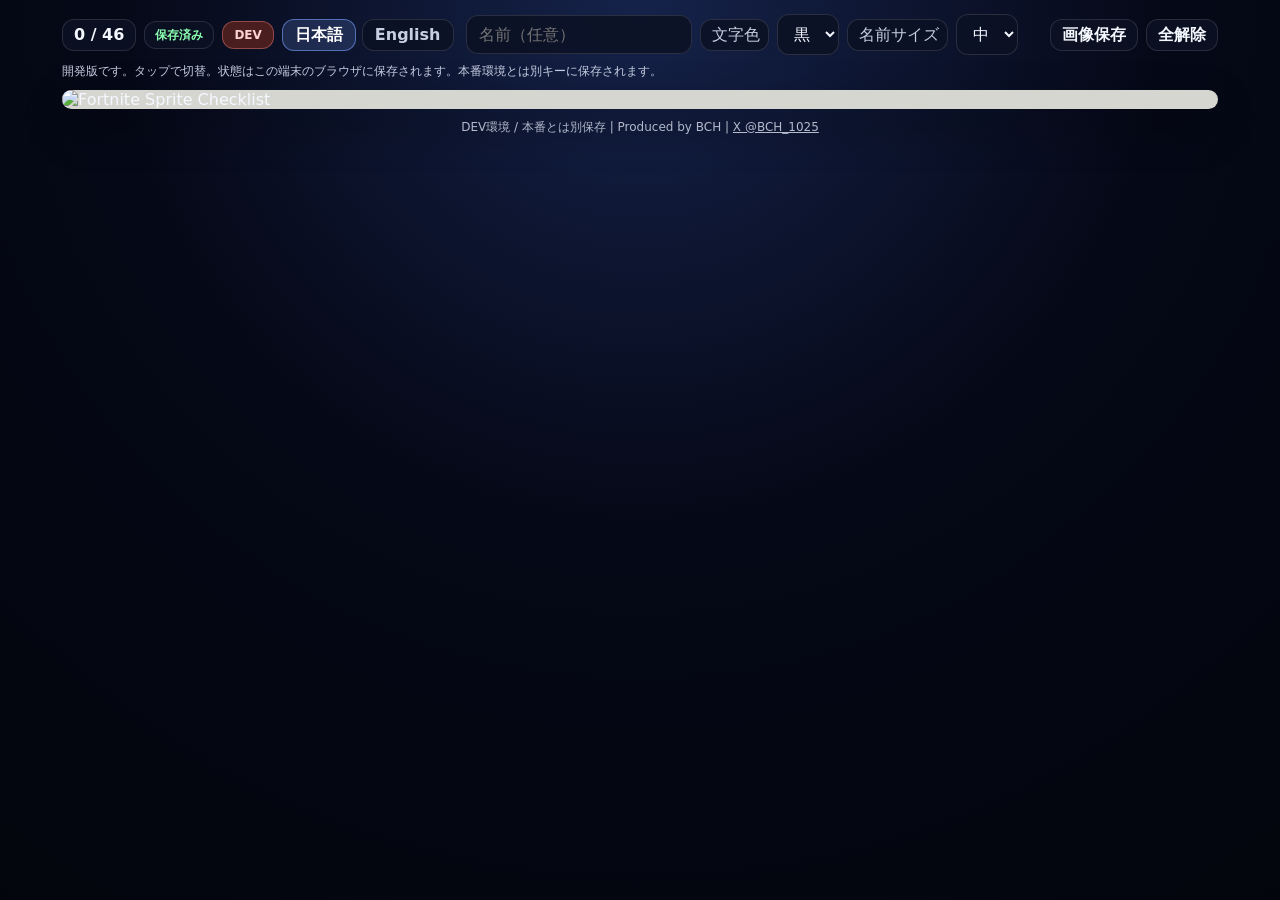
==== dev/index.html @ bf1207c5 "fix: recalculate dev checklist count using valid 46 ids only" ====
<!doctype html>
<html lang="ja">
<head>
<meta charset="utf-8" />
<meta name="viewport" content="width=device-width,initial-scale=1,viewport-fit=cover" />
<title>Fortnite Sprite Checklist [DEV]</title>
<meta name="theme-color" content="#0b1020" />
<link rel="manifest" href="./manifest.webmanifest" />
<style>
:root {
  color-scheme: dark;
  --bg1:#050816; --bg2:#0b1020; --panel:rgba(12,18,36,0.88); --line:rgba(255,255,255,0.12);
  --text:#f5f7ff; --muted:#c7cee2; --accent:#ff4d4f; --accent2:#7aa2ff; --success:#8bffb0;
}
*{box-sizing:border-box}
html,body{height:100%}
body{margin:0;font-family:system-ui,-apple-system,BlinkMacSystemFont,"Segoe UI",sans-serif;color:var(--text);background:radial-gradient(circle at top, #15224a 0%, var(--bg1) 48%, #03050d 100%)}
button,input,select{font:inherit}
.wrap{max-width:1180px;margin:0 auto;padding:14px 12px 18px}
.toolbar{display:flex;flex-wrap:wrap;align-items:center;gap:8px;margin-bottom:8px}
.badge,.pill,.dev-flag,.lang-btn,.action{border:1px solid var(--line);background:var(--panel);color:var(--text);border-radius:12px;padding:7px 11px;line-height:1}
.badge{font-weight:800}
.badge.saved{font-size:12px;color:var(--success);padding:7px 10px}
.dev-flag{background:#4a1e1e;color:#ffd1d1;border-color:rgba(255,138,138,.4);font-weight:800;font-size:12px}
.lang-switch{display:flex;gap:6px;margin-right:4px}
.lang-btn{cursor:pointer;padding:7px 12px;font-weight:700;color:var(--muted)}
.lang-btn.is-active{color:#fff;border-color:rgba(122,162,255,.58);background:rgba(122,162,255,.18)}
.pill.label{padding-right:8px;color:var(--muted)}
.select,.name-input{border:1px solid var(--line);background:var(--panel);color:var(--text);border-radius:12px;padding:9px 12px;min-height:38px}
.name-input{min-width:150px}
.spacer{flex:1 1 auto}
.action{cursor:pointer;font-weight:700}
.hint{color:var(--muted);font-size:12px;margin:4px 0 10px}
.board{position:relative;width:100%;max-width:1180px;margin:0 auto;border-radius:22px;overflow:hidden;background:#d6d6d0;box-shadow:0 18px 44px rgba(0,0,0,.32)}
.board img{display:block;width:100%;height:auto;user-select:none;-webkit-user-drag:none;pointer-events:none}
.layer{position:absolute;inset:0}
.box{position:absolute;cursor:pointer;border-radius:8px;background:transparent}
.box:focus-visible{outline:2px solid rgba(122,162,255,.95);outline-offset:1px}
.mark{position:absolute;inset:0;width:100%;height:100%;pointer-events:none}
.mark path.shadow{stroke:rgba(255,255,255,.34);stroke-width:20;stroke-linecap:round;stroke-linejoin:round;fill:none}
.mark path.main{stroke:var(--accent);stroke-width:14;stroke-linecap:round;stroke-linejoin:round;fill:none}
.complete-badge{position:absolute;left:74.2%;top:3%;z-index:25;display:none;pointer-events:none;min-width:156px;padding:6px 8px 5px;border-radius:10px;border:2px solid rgba(255,215,0,.95);background:linear-gradient(135deg, rgba(255,255,255,.95), rgba(255,246,204,.98));box-shadow:0 0 0 1px rgba(255,255,255,.72) inset,0 5px 12px rgba(0,0,0,.18),0 0 10px rgba(255,215,0,.24);transform:rotate(-4deg);text-align:center}
.complete-badge.show{display:flex;flex-direction:column;align-items:center;justify-content:center;animation:completePulse 1.1s ease-in-out infinite alternate}
.complete-badge-main{font-size:16px;line-height:1;font-weight:900;letter-spacing:.04em;color:#d62828;text-shadow:1px 1px 0 #fff,-1px -1px 0 #fff,0 0 6px rgba(255,215,0,.45)}
.complete-badge-sub{margin-top:3px;font-size:8px;line-height:1;font-weight:800;letter-spacing:.06em;color:#111}
@keyframes completePulse{from{transform:rotate(-4deg) scale(1)}to{transform:rotate(-4deg) scale(1.02)}}
.meta-overlay{position:absolute;left:2.35%;top:2.6%;z-index:20;pointer-events:none;display:flex;flex-direction:column;align-items:flex-start;gap:.28em;max-width:34%}
.meta-line{margin:0;line-height:1;font-family:"Arial Black","Arial",sans-serif;font-weight:700;color:#111;text-shadow:-2px -2px 0 rgba(255,255,255,.7),2px -2px 0 rgba(255,255,255,.7),-2px 2px 0 rgba(255,255,255,.7),2px 2px 0 rgba(255,255,255,.7);word-break:break-word}
.meta-line.date-overlay,.meta-line.count-overlay{font-size:clamp(12px,1.35vw,20px)}
.meta-line.name-overlay.size-small{font-size:clamp(14px,1.7vw,24px)}
.meta-line.name-overlay.size-medium{font-size:clamp(16px,2vw,30px)}
.meta-line.name-overlay.size-large{font-size:clamp(18px,2.4vw,36px)}
.meta-line.color-black{color:#111}
.meta-line.color-red{color:#d11d2c}
.meta-line.color-white{color:#fff;text-shadow:0 0 2px rgba(0,0,0,.9),0 0 5px rgba(0,0,0,.7)}
.meta-line.is-hidden{display:none}
.footer{margin-top:10px;text-align:center;color:var(--muted);font-size:12px}
.footer a{color:inherit}
@media (max-width:640px) {
  .wrap{padding:10px 8px 14px} .name-input{min-width:0;flex:1 1 148px}
  .complete-badge{left:73.8%;top:2.6%;min-width:118px;padding:5px 6px 4px}
  .complete-badge-main{font-size:12px} .complete-badge-sub{font-size:7px}
}
</style>
</head>
<body>
<div class="wrap">
  <div class="toolbar">
    <span class="badge count" id="countBadge">0 / 46</span>
    <span class="badge saved" id="saveBadge">保存済み</span>
    <span class="dev-flag" id="devModeFlag">DEV</span>
    <div class="lang-switch" aria-label="Language switch">
      <button class="lang-btn is-active" id="langJaBtn" type="button">日本語</button>
      <button class="lang-btn" id="langEnBtn" type="button">English</button>
    </div>
    <input class="name-input" id="nameInput" type="text" placeholder="名前（任意）" autocomplete="nickname" />
    <span class="pill label" id="colorLabel">文字色</span>
    <select class="select" id="nameColorSelect" aria-label="文字色">
      <option value="black">黒</option>
      <option value="red">赤</option>
      <option value="white">白</option>
    </select>
    <span class="pill label" id="sizeLabel">名前サイズ</span>
    <select class="select" id="nameSizeSelect" aria-label="名前サイズ">
      <option value="small">小</option>
      <option value="medium" selected>中</option>
      <option value="large">大</option>
    </select>
    <span class="spacer"></span>
    <button class="action" id="saveImageBtn" type="button">画像保存</button>
    <button class="action" id="resetBtn" type="button">全解除</button>
  </div>
  <div class="hint" id="pageHint">開発版です。タップで切替。状態はこの端末のブラウザに保存されます。本番環境とは別キーに保存されます。</div>
  <div class="board" id="board">
    <img id="boardImage" src="../images/imagessprseireiv2.png" alt="Fortnite Sprite Checklist" />
    <div class="meta-overlay" id="metaOverlay">
      <div class="meta-line date-overlay" id="dateOverlay"></div>
      <div class="meta-line count-overlay" id="countOverlay"></div>
      <div class="meta-line name-overlay is-hidden" id="nameOverlay"></div>
    </div>
    <div class="layer" id="layer" aria-label="Fortnite Sprite Checklist"></div>
    <div id="completeBadge" class="complete-badge" aria-hidden="true">
      <span class="complete-badge-main">COMPLETE!</span>
      <span class="complete-badge-sub">46 / 46 COLLECTED</span>
    </div>
  </div>
  <div class="footer" id="pageFooter">DEV環境 / 本番とは別保存 | Produced by BCH | <a href="https://x.com/BCH_1025" target="_blank" rel="noopener noreferrer">X @BCH_1025</a></div>
</div>
<script>
const STORAGE_KEY = "fortnite_sprite_checklist_v4_dev";
const NAME_STORAGE_KEY = "fortnite_sprite_checklist_name_v1_dev";
const NAME_COLOR_STORAGE_KEY = "fortnite_sprite_checklist_name_color_v1_dev";
const NAME_SIZE_STORAGE_KEY = "fortnite_sprite_checklist_name_size_v1_dev";
const LANGUAGE_STORAGE_KEY = "fortnite_sprite_checklist_lang_v1_dev";
const RAW_EXPORT_KEY = "BCH_ServOfMiori_AD";
const IMAGE_WIDTH = 2048;
const IMAGE_HEIGHT = 1629;
const boxes = [{"id":"water_normal","label":"水の精霊 / ノーマル","x":164,"y":461,"w":66,"h":64},{"id":"water_gold","label":"水の精霊 / ゴールド","x":346,"y":461,"w":66,"h":64},{"id":"water_gummy","label":"水の精霊 / グミ","x":529,"y":461,"w":66,"h":64},{"id":"water_galaxy","label":"水の精霊 / ギャラクシー","x":711,"y":461,"w":66,"h":64},{"id":"acorn_normal","label":"どんぐりの精霊 / ノーマル","x":1096,"y":461,"w":66,"h":64},{"id":"dream_normal","label":"夢の精霊 / ノーマル","x":1278,"y":461,"w":66,"h":64},{"id":"dream_gold","label":"夢の精霊 / ゴールド","x":1460,"y":461,"w":66,"h":64},{"id":"dream_gummy","label":"夢の精霊 / グミ","x":1642,"y":461,"w":66,"h":64},{"id":"dream_galaxy","label":"夢の精霊 / ギャラクシー","x":1825,"y":461,"w":66,"h":64},{"id":"earth_normal","label":"地の精霊 / ノーマル","x":164,"y":722,"w":66,"h":64},{"id":"earth_gold","label":"地の精霊 / ゴールド","x":346,"y":722,"w":66,"h":64},{"id":"earth_gummy","label":"地の精霊 / グミ","x":529,"y":722,"w":66,"h":64},{"id":"earth_galaxy","label":"地の精霊 / ギャラクシー","x":711,"y":722,"w":66,"h":64},{"id":"burnt_peanut","label":"焦げたピーナッツの精霊","x":912,"y":722,"w":66,"h":64},{"id":"soccer_panda","label":"サッカーパンダの精霊","x":1096,"y":722,"w":66,"h":64},{"id":"demon_normal","label":"悪魔の精霊 / ノーマル","x":1278,"y":722,"w":66,"h":64},{"id":"demon_gold","label":"悪魔の精霊 / ゴールド","x":1460,"y":722,"w":66,"h":64},{"id":"demon_gummy","label":"悪魔の精霊 / グミ","x":1642,"y":722,"w":66,"h":64},{"id":"demon_galaxy","label":"悪魔の精霊 / ギャラクシー","x":1825,"y":722,"w":66,"h":64},{"id":"fire_normal","label":"炎の精霊 / ノーマル","x":164,"y":982,"w":66,"h":64},{"id":"fire_gold","label":"炎の精霊 / ゴールド","x":346,"y":982,"w":66,"h":64},{"id":"fire_gummy","label":"炎の精霊 / グミ","x":529,"y":982,"w":66,"h":64},{"id":"fire_galaxy","label":"炎の精霊 / ギャラクシー","x":711,"y":982,"w":66,"h":64},{"id":"punk_red","label":"パンクの精霊 / レッド","x":1096,"y":982,"w":66,"h":64},{"id":"punk_normal","label":"パンクの精霊 / ノーマル","x":1278,"y":982,"w":66,"h":64},{"id":"punk_gold","label":"パンクの精霊 / ゴールド","x":1460,"y":982,"w":66,"h":64},{"id":"punk_gummy","label":"パンクの精霊 / グミ","x":1642,"y":982,"w":66,"h":64},{"id":"punk_galaxy","label":"パンクの精霊 / ギャラクシー","x":1825,"y":982,"w":66,"h":64},{"id":"duck_normal","label":"ダックの精霊 / ノーマル","x":164,"y":1242,"w":66,"h":64},{"id":"duck_gold","label":"ダックの精霊 / ゴールド","x":346,"y":1242,"w":66,"h":64},{"id":"duck_gummy","label":"ダックの精霊 / グミ","x":529,"y":1242,"w":66,"h":64},{"id":"duck_galaxy","label":"ダックの精霊 / ギャラクシー","x":711,"y":1242,"w":66,"h":64},{"id":"hood_normal","label":"フードの精霊 / ノーマル","x":1096,"y":1242,"w":66,"h":64},{"id":"hood_gold","label":"フードの精霊 / ゴールド","x":1278,"y":1242,"w":66,"h":64},{"id":"hood_gummy","label":"フードの精霊 / グミ","x":1460,"y":1242,"w":66,"h":64},{"id":"hood_galaxy","label":"フードの精霊 / ギャラクシー","x":1642,"y":1242,"w":66,"h":64},{"id":"light_normal","label":"光の精霊 / ノーマル","x":164,"y":1533,"w":66,"h":64},{"id":"light_gold","label":"光の精霊 / ゴールド","x":346,"y":1533,"w":66,"h":64},{"id":"light_gummy","label":"光の精霊 / グミ","x":529,"y":1533,"w":66,"h":64},{"id":"light_galaxy","label":"光の精霊 / ギャラクシー","x":711,"y":1533,"w":66,"h":64},{"id":"zero_normal","label":"ゼロの精霊 / ノーマル","x":1096,"y":1533,"w":66,"h":64},{"id":"zero_gold","label":"ゼロの精霊 / ゴールド","x":1278,"y":1533,"w":66,"h":64},{"id":"zero_gummy","label":"ゼロの精霊 / グミ","x":1460,"y":1533,"w":66,"h":64},{"id":"zero_galaxy","label":"ゼロの精霊 / ギャラクシー","x":1642,"y":1533,"w":66,"h":64},{"id":"grim_reaper","label":"死神の精霊","x":1825,"y":1533,"w":66,"h":64}];
const translations = {
  ja: {
    namePlaceholder: "名前（任意）", colorLabel: "文字色", sizeLabel: "名前サイズ", saveImage: "画像保存", reset: "全解除", saved: "保存済み",
    hint: "開発版です。タップで切替。状態はこの端末のブラウザに保存されます。本番環境とは別キーに保存されます。",
    footer: 'DEV環境 / 本番とは別保存 | Produced by BCH | <a href="https://x.com/BCH_1025" target="_blank" rel="noopener noreferrer">X @BCH_1025</a>',
    collected: "collected"
  },
  en: {
    namePlaceholder: "Name (optional)", colorLabel: "Text color", sizeLabel: "Name size", saveImage: "Save Image", reset: "Clear All", saved: "Saved",
    hint: "Development build. Tap to toggle. Progress is saved in this browser on this device. Saved separately from the production version.",
    footer: 'DEV build / Saved separately from production | Produced by BCH | <a href="https://x.com/BCH_1025" target="_blank" rel="noopener noreferrer">X @BCH_1025</a> | <a href="https://buymeacoffee.com/bch1025?new=1" target="_blank" rel="noopener noreferrer">Support the developer</a>',
    collected: "collected"
  }
};
const board = document.getElementById("board");
const layer = document.getElementById("layer");
const boardImage = document.getElementById("boardImage");
const countBadge = document.getElementById("countBadge");
const saveBadge = document.getElementById("saveBadge");
const langJaBtn = document.getElementById("langJaBtn");
const langEnBtn = document.getElementById("langEnBtn");
const pageHint = document.getElementById("pageHint");
const pageFooter = document.getElementById("pageFooter");
const colorLabel = document.getElementById("colorLabel");
const sizeLabel = document.getElementById("sizeLabel");
const nameInput = document.getElementById("nameInput");
const nameColorSelect = document.getElementById("nameColorSelect");
const nameSizeSelect = document.getElementById("nameSizeSelect");
const dateOverlay = document.getElementById("dateOverlay");
const countOverlay = document.getElementById("countOverlay");
const nameOverlay = document.getElementById("nameOverlay");
const completeBadge = document.getElementById("completeBadge");
const saveImageBtn = document.getElementById("saveImageBtn");
const resetBtn = document.getElementById("resetBtn");

const loadJSON = (key, fallback) => { try { return JSON.parse(localStorage.getItem(key) || "null") ?? fallback; } catch { return fallback; } };
const saveJSON = (key, value) => localStorage.setItem(key, JSON.stringify(value));
const normalizeColor = (v) => ["black","red","white"].includes(v) ? v : "black";
const normalizeSize = (v) => ["small","medium","large"].includes(v) ? v : "medium";
const loadLanguage = () => localStorage.getItem(LANGUAGE_STORAGE_KEY) === "en" ? "en" : "ja";

let state = loadJSON(STORAGE_KEY, {});
const VALID_IDS = new Set(boxes.map((box) => box.id));
state = Object.fromEntries(Object.entries(state).filter(([key, value]) => VALID_IDS.has(key) && !!value));
saveJSON(STORAGE_KEY, state);
let displayName = localStorage.getItem(NAME_STORAGE_KEY) || "";
let displayNameColor = normalizeColor(localStorage.getItem(NAME_COLOR_STORAGE_KEY) || "black");
let displayNameSize = normalizeSize(localStorage.getItem(NAME_SIZE_STORAGE_KEY) || "medium");
let currentLanguage = loadLanguage();

function t(key) { return translations[currentLanguage][key] || translations.ja[key] || ""; }
function checkedCount() { return boxes.reduce((total, box) => total + (state[box.id] ? 1 : 0), 0); }
function isComplete() { return checkedCount() === boxes.length; }
function isRawExportMode() { return displayName.trim() === RAW_EXPORT_KEY; }
function formatCurrentDate() {
  const now = new Date();
  const pad = (v) => String(v).padStart(2, "0");
  return `${now.getFullYear()}-${pad(now.getMonth()+1)}-${pad(now.getDate())}`;
}
function pctX(v) { return (v / IMAGE_WIDTH) * 100; }
function pctY(v) { return (v / IMAGE_HEIGHT) * 100; }
function updateCount() { countBadge.textContent = `${checkedCount()} / ${boxes.length}`; }
function updateCompleteBadge() {
  const show = isComplete() && !isRawExportMode();
  completeBadge.classList.toggle("show", show);
  completeBadge.setAttribute("aria-hidden", show ? "false" : "true");
}
function makeMark() {
  const svg = document.createElementNS("http://www.w3.org/2000/svg", "svg");
  svg.setAttribute("viewBox", "0 0 100 100");
  svg.setAttribute("class", "mark");
  for (const cls of ["shadow","main"]) {
    const p = document.createElementNS("http://www.w3.org/2000/svg", "path");
    p.setAttribute("d", "M18 54 L40 76 L82 24");
    p.setAttribute("class", cls);
    svg.appendChild(p);
  }
  return svg;
}
function refreshMetaOverlay() {
  const raw = isRawExportMode();
  const countText = `${checkedCount()} / ${boxes.length} ${t("collected")}`;
  dateOverlay.textContent = raw ? "" : formatCurrentDate();
  countOverlay.textContent = raw ? "" : countText;
  nameOverlay.textContent = raw ? "" : displayName.trim();
  dateOverlay.classList.toggle("is-hidden", raw);
  countOverlay.classList.toggle("is-hidden", raw);
  const hasName = !raw && displayName.trim().length > 0;
  nameOverlay.classList.toggle("is-hidden", !hasName);
  nameOverlay.classList.remove("size-small","size-medium","size-large","color-black","color-red","color-white");
  nameOverlay.classList.add(`size-${displayNameSize}`, `color-${displayNameColor}`);
}
function rebuildLayer() {
  layer.innerHTML = "";
  for (const box of boxes) {
    const btn = document.createElement("button");
    btn.type = "button";
    btn.className = "box";
    btn.setAttribute("aria-label", box.label);
    btn.style.left = `${pctX(box.x)}%`;
    btn.style.top = `${pctY(box.y)}%`;
    btn.style.width = `${pctX(box.w)}%`;
    btn.style.height = `${pctY(box.h)}%`;
    if (state[box.id]) btn.appendChild(makeMark());
    btn.addEventListener("click", () => {
      state[box.id] = !state[box.id];
      saveJSON(STORAGE_KEY, state);
      saveBadge.textContent = t("saved");
      rebuildLayer(); updateCount(); refreshMetaOverlay(); updateCompleteBadge();
    });
    layer.appendChild(btn);
  }
}
function applyLanguage() {
  nameInput.placeholder = t("namePlaceholder");
  colorLabel.textContent = t("colorLabel");
  sizeLabel.textContent = t("sizeLabel");
  saveImageBtn.textContent = t("saveImage");
  resetBtn.textContent = t("reset");
  saveBadge.textContent = t("saved");
  pageHint.textContent = t("hint");
  pageFooter.innerHTML = t("footer");
  langJaBtn.classList.toggle("is-active", currentLanguage === "ja");
  langEnBtn.classList.toggle("is-active", currentLanguage === "en");
  refreshMetaOverlay();
}
function fitFontSize(ctx, text, weight, startSize, minSize, maxWidth, fontFamily) {
  let size = startSize;
  while (size > minSize) {
    ctx.font = `${weight} ${size}px ${fontFamily}`;
    if (ctx.measureText(text).width <= maxWidth) return size;
    size -= 1;
  }
  return minSize;
}
function drawCheckOnContext(ctx, box) {
  const p1x = box.x + box.w * 0.18, p1y = box.y + box.h * 0.56;
  const p2x = box.x + box.w * 0.40, p2y = box.y + box.h * 0.76;
  const p3x = box.x + box.w * 0.82, p3y = box.y + box.h * 0.24;
  ctx.save(); ctx.lineCap = "round"; ctx.lineJoin = "round";
  ctx.strokeStyle = "rgba(255,255,255,0.34)"; ctx.lineWidth = 20;
  ctx.beginPath(); ctx.moveTo(p1x,p1y); ctx.lineTo(p2x,p2y); ctx.lineTo(p3x,p3y); ctx.stroke();
  ctx.strokeStyle = "#ff4d4f"; ctx.lineWidth = 14;
  ctx.beginPath(); ctx.moveTo(p1x,p1y); ctx.lineTo(p2x,p2y); ctx.lineTo(p3x,p3y); ctx.stroke();
  ctx.restore();
}
function drawMetaText(ctx) {
  if (isRawExportMode()) return;
  const name = displayName.trim();
  const dateText = formatCurrentDate();
  const countText = `${checkedCount()} / ${boxes.length} ${t("collected")}`;
  const fontFamily = "Arial";
  const maxWidth = 720;
  const color = displayNameColor === "red" ? {fill:"#d11d2c", stroke:"rgba(255,255,255,0.72)"} :
                displayNameColor === "white" ? {fill:"#fff", stroke:"rgba(0,0,0,0.92)"} :
                {fill:"#111", stroke:"rgba(255,255,255,0.72)"};
  const x=48, dateY=42, countY=72, nameY=name ? 102 : 0;
  const nameStart = displayNameSize === "small" ? 30 : displayNameSize === "large" ? 42 : 36;
  const nameMin = displayNameSize === "small" ? 20 : displayNameSize === "large" ? 28 : 24;
  ctx.save(); ctx.textBaseline="top"; ctx.lineJoin="round";
  const drawLine = (text, y, start=30, min=22) => {
    const sz = fitFontSize(ctx, text, 700, start, min, maxWidth, fontFamily);
    ctx.font = `700 ${sz}px ${fontFamily}`; ctx.strokeStyle = color.stroke; ctx.lineWidth = 4; ctx.strokeText(text, x, y); ctx.fillStyle = color.fill; ctx.fillText(text, x, y);
  };
  drawLine(dateText, dateY);
  drawLine(countText, countY);
  if (name) drawLine(name, nameY, nameStart, nameMin);
  ctx.restore();
}
function roundRect(ctx,x,y,w,h,r) { ctx.moveTo(x+r,y); ctx.arcTo(x+w,y,x+w,y+h,r); ctx.arcTo(x+w,y+h,x,y+h,r); ctx.arcTo(x,y+h,x,y,r); ctx.arcTo(x,y,x+w,y,r); ctx.closePath(); }
function drawCompleteStamp(ctx) {
  if (!isComplete() || isRawExportMode()) return;
  const x=1520,y=54,w=168,h=58,r=10;
  ctx.save(); ctx.beginPath(); roundRect(ctx,x,y,w,h,r);
  ctx.shadowColor="rgba(0,0,0,0.20)"; ctx.shadowBlur=8; ctx.shadowOffsetY=4;
  const grad=ctx.createLinearGradient(x,y,x+w,y+h); grad.addColorStop(0,"rgba(255,255,255,0.96)"); grad.addColorStop(1,"rgba(255,246,204,0.98)");
  ctx.fillStyle=grad; ctx.fill(); ctx.shadowColor="transparent"; ctx.lineWidth=2.5; ctx.strokeStyle="rgba(255,215,0,0.95)"; ctx.stroke();
  ctx.translate(x+w/2,y+h/2); ctx.rotate(-4*Math.PI/180); ctx.textAlign="center"; ctx.textBaseline="middle";
  ctx.fillStyle="#d62828"; ctx.font="900 22px Arial"; ctx.fillText("COMPLETE!",0,-8);
  ctx.fillStyle="#111"; ctx.font="800 10px Arial"; ctx.fillText(`${boxes.length} / ${boxes.length} COLLECTED`,0,11); ctx.restore();
}
async function buildChecklistBlob() {
  if (!boardImage.complete || !boardImage.naturalWidth) await new Promise((resolve,reject)=>{boardImage.addEventListener("load",resolve,{once:true});boardImage.addEventListener("error",reject,{once:true});});
  const canvas = document.createElement("canvas"); canvas.width = IMAGE_WIDTH; canvas.height = IMAGE_HEIGHT;
  const ctx = canvas.getContext("2d"); ctx.drawImage(boardImage,0,0,IMAGE_WIDTH,IMAGE_HEIGHT);
  if (document.fonts?.ready) try { await document.fonts.ready; } catch {}
  drawMetaText(ctx); boxes.forEach((box)=>{ if(state[box.id]) drawCheckOnContext(ctx, box); }); drawCompleteStamp(ctx);
  return await new Promise((resolve)=>canvas.toBlob(resolve, "image/png"));
}
async function saveImage() {
  const blob = await buildChecklistBlob(); if (!blob) return;
  const url = URL.createObjectURL(blob); const a = document.createElement("a");
  a.href = url; a.download = `fortnite-sprite-checklist-${formatCurrentDate()}.png`; document.body.appendChild(a); a.click(); a.remove();
  setTimeout(()=>URL.revokeObjectURL(url),2000);
}
nameInput.value = displayName; nameColorSelect.value = displayNameColor; nameSizeSelect.value = displayNameSize;
nameInput.addEventListener("input", (e)=>{ displayName=e.target.value; localStorage.setItem(NAME_STORAGE_KEY, displayName); saveBadge.textContent=t("saved"); refreshMetaOverlay(); updateCompleteBadge(); });
nameColorSelect.addEventListener("change", (e)=>{ displayNameColor=normalizeColor(e.target.value); localStorage.setItem(NAME_COLOR_STORAGE_KEY, displayNameColor); saveBadge.textContent=t("saved"); refreshMetaOverlay(); });
nameSizeSelect.addEventListener("change", (e)=>{ displayNameSize=normalizeSize(e.target.value); localStorage.setItem(NAME_SIZE_STORAGE_KEY, displayNameSize); saveBadge.textContent=t("saved"); refreshMetaOverlay(); });
langJaBtn.addEventListener("click", ()=>{ currentLanguage="ja"; localStorage.setItem(LANGUAGE_STORAGE_KEY,currentLanguage); applyLanguage(); });
langEnBtn.addEventListener("click", ()=>{ currentLanguage="en"; localStorage.setItem(LANGUAGE_STORAGE_KEY,currentLanguage); applyLanguage(); });
saveImageBtn.addEventListener("click", saveImage);
resetBtn.addEventListener("click", ()=>{ state={}; saveJSON(STORAGE_KEY,state); saveBadge.textContent=t("saved"); rebuildLayer(); updateCount(); refreshMetaOverlay(); updateCompleteBadge(); });
const init = () => { rebuildLayer(); updateCount(); refreshMetaOverlay(); applyLanguage(); updateCompleteBadge(); };
boardImage.addEventListener("load", init);
if (boardImage.complete) init();
</script>
</body>
</html>
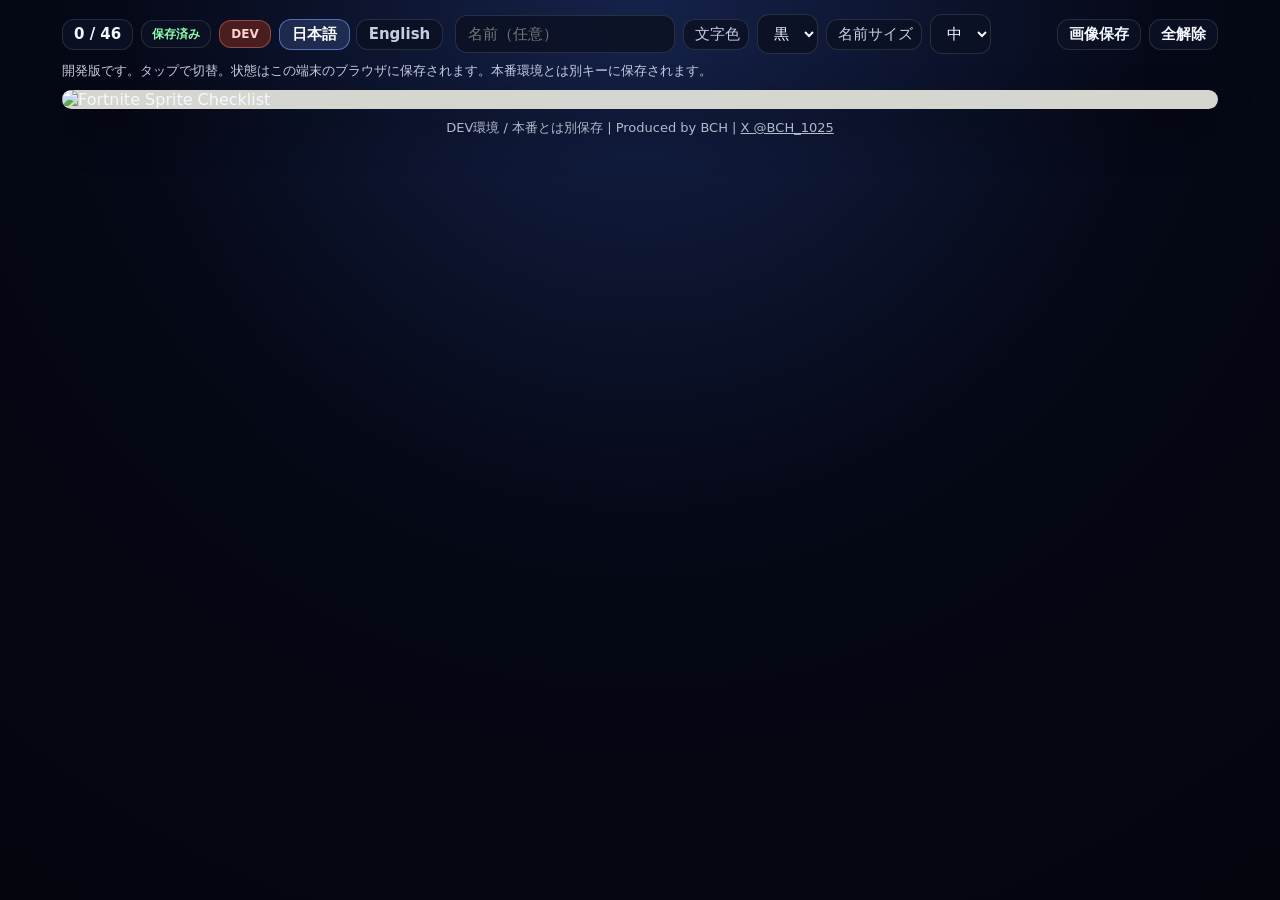
==== commit eeef9cb9: "fix: enlarge dev ui text and translate english select labels" ====
--- a/dev/index.html
+++ b/dev/index.html
@@ -17,8 +17,8 @@
 body{margin:0;font-family:system-ui,-apple-system,BlinkMacSystemFont,"Segoe UI",sans-serif;color:var(--text);background:radial-gradient(circle at top, #15224a 0%, var(--bg1) 48%, #03050d 100%)}
 button,input,select{font:inherit}
 .wrap{max-width:1180px;margin:0 auto;padding:14px 12px 18px}
-.toolbar{display:flex;flex-wrap:wrap;align-items:center;gap:8px;margin-bottom:8px}
-.badge,.pill,.dev-flag,.lang-btn,.action{border:1px solid var(--line);background:var(--panel);color:var(--text);border-radius:12px;padding:7px 11px;line-height:1}
+.toolbar{display:flex;flex-wrap:wrap;align-items:center;gap:8px;margin-bottom:8px;font-size:15px}
+.badge,.pill,.dev-flag,.lang-btn,.action{border:1px solid var(--line);background:var(--panel);color:var(--text);border-radius:12px;padding:7px 11px;line-height:1;font-size:15px}
 .badge{font-weight:800}
 .badge.saved{font-size:12px;color:var(--success);padding:7px 10px}
 .dev-flag{background:#4a1e1e;color:#ffd1d1;border-color:rgba(255,138,138,.4);font-weight:800;font-size:12px}
@@ -26,11 +26,11 @@
 .lang-btn{cursor:pointer;padding:7px 12px;font-weight:700;color:var(--muted)}
 .lang-btn.is-active{color:#fff;border-color:rgba(122,162,255,.58);background:rgba(122,162,255,.18)}
 .pill.label{padding-right:8px;color:var(--muted)}
-.select,.name-input{border:1px solid var(--line);background:var(--panel);color:var(--text);border-radius:12px;padding:9px 12px;min-height:38px}
+.select,.name-input{border:1px solid var(--line);background:var(--panel);color:var(--text);border-radius:12px;padding:9px 12px;min-height:38px;font-size:15px}
 .name-input{min-width:150px}
 .spacer{flex:1 1 auto}
 .action{cursor:pointer;font-weight:700}
-.hint{color:var(--muted);font-size:12px;margin:4px 0 10px}
+.hint{color:var(--muted);font-size:13px;margin:4px 0 10px}
 .board{position:relative;width:100%;max-width:1180px;margin:0 auto;border-radius:22px;overflow:hidden;background:#d6d6d0;box-shadow:0 18px 44px rgba(0,0,0,.32)}
 .board img{display:block;width:100%;height:auto;user-select:none;-webkit-user-drag:none;pointer-events:none}
 .layer{position:absolute;inset:0}
@@ -54,10 +54,10 @@
 .meta-line.color-red{color:#d11d2c}
 .meta-line.color-white{color:#fff;text-shadow:0 0 2px rgba(0,0,0,.9),0 0 5px rgba(0,0,0,.7)}
 .meta-line.is-hidden{display:none}
-.footer{margin-top:10px;text-align:center;color:var(--muted);font-size:12px}
+.footer{margin-top:10px;text-align:center;color:var(--muted);font-size:13px}
 .footer a{color:inherit}
 @media (max-width:640px) {
-  .wrap{padding:10px 8px 14px} .name-input{min-width:0;flex:1 1 148px}
+  .wrap{padding:10px 8px 14px} .toolbar{font-size:14px} .name-input{min-width:0;flex:1 1 148px}
   .complete-badge{left:73.8%;top:2.6%;min-width:118px;padding:5px 6px 4px}
   .complete-badge-main{font-size:12px} .complete-badge-sub{font-size:7px}
 }
@@ -115,22 +115,43 @@
 const RAW_EXPORT_KEY = "BCH_ServOfMiori_AD";
 const IMAGE_WIDTH = 2048;
 const IMAGE_HEIGHT = 1629;
-const boxes = [{"id":"water_normal","label":"水の精霊 / ノーマル","x":164,"y":461,"w":66,"h":64},{"id":"water_gold","label":"水の精霊 / ゴールド","x":346,"y":461,"w":66,"h":64},{"id":"water_gummy","label":"水の精霊 / グミ","x":529,"y":461,"w":66,"h":64},{"id":"water_galaxy","label":"水の精霊 / ギャラクシー","x":711,"y":461,"w":66,"h":64},{"id":"acorn_normal","label":"どんぐりの精霊 / ノーマル","x":1096,"y":461,"w":66,"h":64},{"id":"dream_normal","label":"夢の精霊 / ノーマル","x":1278,"y":461,"w":66,"h":64},{"id":"dream_gold","label":"夢の精霊 / ゴールド","x":1460,"y":461,"w":66,"h":64},{"id":"dream_gummy","label":"夢の精霊 / グミ","x":1642,"y":461,"w":66,"h":64},{"id":"dream_galaxy","label":"夢の精霊 / ギャラクシー","x":1825,"y":461,"w":66,"h":64},{"id":"earth_normal","label":"地の精霊 / ノーマル","x":164,"y":722,"w":66,"h":64},{"id":"earth_gold","label":"地の精霊 / ゴールド","x":346,"y":722,"w":66,"h":64},{"id":"earth_gummy","label":"地の精霊 / グミ","x":529,"y":722,"w":66,"h":64},{"id":"earth_galaxy","label":"地の精霊 / ギャラクシー","x":711,"y":722,"w":66,"h":64},{"id":"burnt_peanut","label":"焦げたピーナッツの精霊","x":912,"y":722,"w":66,"h":64},{"id":"soccer_panda","label":"サッカーパンダの精霊","x":1096,"y":722,"w":66,"h":64},{"id":"demon_normal","label":"悪魔の精霊 / ノーマル","x":1278,"y":722,"w":66,"h":64},{"id":"demon_gold","label":"悪魔の精霊 / ゴールド","x":1460,"y":722,"w":66,"h":64},{"id":"demon_gummy","label":"悪魔の精霊 / グミ","x":1642,"y":722,"w":66,"h":64},{"id":"demon_galaxy","label":"悪魔の精霊 / ギャラクシー","x":1825,"y":722,"w":66,"h":64},{"id":"fire_normal","label":"炎の精霊 / ノーマル","x":164,"y":982,"w":66,"h":64},{"id":"fire_gold","label":"炎の精霊 / ゴールド","x":346,"y":982,"w":66,"h":64},{"id":"fire_gummy","label":"炎の精霊 / グミ","x":529,"y":982,"w":66,"h":64},{"id":"fire_galaxy","label":"炎の精霊 / ギャラクシー","x":711,"y":982,"w":66,"h":64},{"id":"punk_red","label":"パンクの精霊 / レッド","x":1096,"y":982,"w":66,"h":64},{"id":"punk_normal","label":"パンクの精霊 / ノーマル","x":1278,"y":982,"w":66,"h":64},{"id":"punk_gold","label":"パンクの精霊 / ゴールド","x":1460,"y":982,"w":66,"h":64},{"id":"punk_gummy","label":"パンクの精霊 / グミ","x":1642,"y":982,"w":66,"h":64},{"id":"punk_galaxy","label":"パンクの精霊 / ギャラクシー","x":1825,"y":982,"w":66,"h":64},{"id":"duck_normal","label":"ダックの精霊 / ノーマル","x":164,"y":1242,"w":66,"h":64},{"id":"duck_gold","label":"ダックの精霊 / ゴールド","x":346,"y":1242,"w":66,"h":64},{"id":"duck_gummy","label":"ダックの精霊 / グミ","x":529,"y":1242,"w":66,"h":64},{"id":"duck_galaxy","label":"ダックの精霊 / ギャラクシー","x":711,"y":1242,"w":66,"h":64},{"id":"hood_normal","label":"フードの精霊 / ノーマル","x":1096,"y":1242,"w":66,"h":64},{"id":"hood_gold","label":"フードの精霊 / ゴールド","x":1278,"y":1242,"w":66,"h":64},{"id":"hood_gummy","label":"フードの精霊 / グミ","x":1460,"y":1242,"w":66,"h":64},{"id":"hood_galaxy","label":"フードの精霊 / ギャラクシー","x":1642,"y":1242,"w":66,"h":64},{"id":"light_normal","label":"光の精霊 / ノーマル","x":164,"y":1533,"w":66,"h":64},{"id":"light_gold","label":"光の精霊 / ゴールド","x":346,"y":1533,"w":66,"h":64},{"id":"light_gummy","label":"光の精霊 / グミ","x":529,"y":1533,"w":66,"h":64},{"id":"light_galaxy","label":"光の精霊 / ギャラクシー","x":711,"y":1533,"w":66,"h":64},{"id":"zero_normal","label":"ゼロの精霊 / ノーマル","x":1096,"y":1533,"w":66,"h":64},{"id":"zero_gold","label":"ゼロの精霊 / ゴールド","x":1278,"y":1533,"w":66,"h":64},{"id":"zero_gummy","label":"ゼロの精霊 / グミ","x":1460,"y":1533,"w":66,"h":64},{"id":"zero_galaxy","label":"ゼロの精霊 / ギャラクシー","x":1642,"y":1533,"w":66,"h":64},{"id":"grim_reaper","label":"死神の精霊","x":1825,"y":1533,"w":66,"h":64}];
+const boxes = [{"id":"water_normal","label":"水の精霊 / ノーマル","x":164,"y":461,"w":66,"h":64},{"id":"water_gold","label":"水の精霊 / ゴールド","x":346,"y":461,"w":66,"h":64},{"id":"water_gummy","label":"水の精霊 / グミ","x":529,"y":461,"w":66,"h":64},{"id":"water_galaxy","label":"水の精霊 / ギャラクシー","x":711,"y":461,"w":66,"h":64},{"id":"acorn_normal","label":"どんぐりの精霊 / ノーマル","x":1096,"y":461,"w":66,"h":64},{"id":"dream_normal","label":"夢の精霊 / ノーマル","x":1278,"y":461,"w":66,"h":64},{"id":"dream_gold","label":"夢の精霊 / ゴールド","x":1460,"y":461,"w":66,"h":64},{"id":"dream_gummy","label":"夢の精霊 / グミ","x":1642,"y":461,"w":66,"h":64},{"id":"dream_galaxy","label":"夢の精霊 / ギャラクシー","x":1825,"y":461,"w":66,"h":64},{"id":"earth_normal","label":"地の精霊 / ノーマル","x":164,"y":722,"w":66,"h":64},{"id":"earth_gold","label":"地の精霊 / ゴールド","x":346,"y":722,"w":66,"h":64},{"id":"earth_gummy","label":"地の精霊 / グミ","x":529,"y":722,"w":66,"h":64},{"id":"earth_galaxy","label":"地の精霊 / ギャラクシー","x":711,"y":722,"w":66,"h":64},{"id":"burnt_peanut","label":"焦げたピーナッツの精霊","x":912,"y":722,"w":66,"h":64},{"id":"soccer_panda","label":"サッカーパンダの精霊","x":1096,"y":722,"w":66,"h":64},{"id":"demon_normal","label":"悪魔の精霊 / ノーマル","x":1278,"y":722,"w":66,"h":64},{"id":"demon_gold","label":"悪魔の精霊 / ゴールド","x":1460,"y":722,"w":66,"h":64},{"id":"demon_gummy","label":"悪魔の精霊 / グミ","x":1642,"y":722,"w":66,"h":64},{"id":"demon_galaxy","label":"悪魔の精霊 / ギャラクシー","x":1825,"y":722,"w":66,"h":64},{"id":"fire_normal","label":"炎の精霊 / ノーマル","x":164,"y":982,"w":66,"h":64},{"id":"fire_gold","label":"炎の精霊 / ゴールド","x":346,"y":982,"w":66,"h":64},{"id":"fire_gummy","label":"炎の精霊 / グミ","x":529,"y":982,"w":66,"h":64},{"id":"fire_galaxy","label":"炎の精霊 / ギャラクシー","x":711,"y":982,"w":66,"h":64},{"id":"punk_red","label":"パンクの精霊 / レッド","x":1096,"y":982,"w":66,"h":64},{"id":"punk_normal","label":"パンクの精霊 / ノーマル","x":1278,"y":982,"w":66,"h":64},{"id":"punk_gold","label":"パンクの精霊 / ゴールド","x":1460,"y":982,"w":66,"h":64},{"id":"punk_gummy","label":"パンクの精霊 / グミ","x":1642,"y":982,"w":66,"h":64},{"id":"punk_galaxy","label":"パンクの精霊 / ギャラクシー","x":1825,"y":982,"w":66,"h":64},{"id":"duck_normal","label":"ダックの精霊 / ノーマル","x":164,"y":1242,"w":66,"h":64},{"id":"duck_gold","label":"ダックの精霊 / ゴールド","x":346,"y":1242,"w":66,"h":64},{"id":"duck_gummy","label":"ダックの精霊 / グミ","x":529,"y":1242,"w":66,"h":64},{"id":"duck_galaxy","label":"ダックの精霊 / ギャラクシー","x":711,"y":1242,"w":66,"h":64},{"id":"hood_normal","label":"フードの精霊 / ノーマル","x":1096,"y":1242,"w":66,"h":64},{"id":"king_normal","label":"王の精霊 / ノーマル","x":1278,"y":1242,"w":66,"h":64},{"id":"king_gold","label":"王の精霊 / ゴールド","x":1460,"y":1242,"w":66,"h":64},{"id":"king_gummy","label":"王の精霊 / グミ","x":1642,"y":1242,"w":66,"h":64},{"id":"king_galaxy","label":"王の精霊 / ギャラクシー","x":1825,"y":1242,"w":66,"h":64},{"id":"ghost_normal","label":"ゴーストの精霊 / ノーマル","x":164,"y":1533,"w":66,"h":64},{"id":"ghost_gold","label":"ゴーストの精霊 / ゴールド","x":346,"y":1533,"w":66,"h":64},{"id":"ghost_gummy","label":"ゴーストの精霊 / グミ","x":529,"y":1533,"w":66,"h":64},{"id":"ghost_galaxy","label":"ゴーストの精霊 / ギャラクシー","x":711,"y":1533,"w":66,"h":64},{"id":"hood_dark","label":"フードの精霊 / ダーク","x":1096,"y":1533,"w":66,"h":64},{"id":"zero_point_normal","label":"ゼロポイントの精霊 / ノーマル","x":1278,"y":1533,"w":66,"h":64},{"id":"zero_point_gold","label":"ゼロポイントの精霊 / ゴールド","x":1460,"y":1533,"w":66,"h":64},{"id":"zero_point_gummy","label":"ゼロポイントの精霊 / グミ","x":1642,"y":1533,"w":66,"h":64},{"id":"zero_point_galaxy","label":"ゼロポイントの精霊 / ギャラクシー","x":1825,"y":1533,"w":66,"h":64}];
 const translations = {
   ja: {
-    namePlaceholder: "名前（任意）", colorLabel: "文字色", sizeLabel: "名前サイズ", saveImage: "画像保存", reset: "全解除", saved: "保存済み",
+    namePlaceholder: "名前（任意）",
+    colorLabel: "文字色",
+    sizeLabel: "名前サイズ",
+    colorBlack: "黒",
+    colorRed: "赤",
+    colorWhite: "白",
+    sizeSmall: "小",
+    sizeMedium: "中",
+    sizeLarge: "大",
+    saveImage: "画像保存",
+    reset: "全解除",
+    saved: "保存済み",
     hint: "開発版です。タップで切替。状態はこの端末のブラウザに保存されます。本番環境とは別キーに保存されます。",
     footer: 'DEV環境 / 本番とは別保存 | Produced by BCH | <a href="https://x.com/BCH_1025" target="_blank" rel="noopener noreferrer">X @BCH_1025</a>',
     collected: "collected"
   },
   en: {
-    namePlaceholder: "Name (optional)", colorLabel: "Text color", sizeLabel: "Name size", saveImage: "Save Image", reset: "Clear All", saved: "Saved",
+    namePlaceholder: "Name (optional)",
+    colorLabel: "Text color",
+    sizeLabel: "Name size",
+    colorBlack: "Black",
+    colorRed: "Red",
+    colorWhite: "White",
+    sizeSmall: "Small",
+    sizeMedium: "Medium",
+    sizeLarge: "Large",
+    saveImage: "Save Image",
+    reset: "Clear All",
+    saved: "Saved",
     hint: "Development build. Tap to toggle. Progress is saved in this browser on this device. Saved separately from the production version.",
     footer: 'DEV build / Saved separately from production | Produced by BCH | <a href="https://x.com/BCH_1025" target="_blank" rel="noopener noreferrer">X @BCH_1025</a> | <a href="https://buymeacoffee.com/bch1025?new=1" target="_blank" rel="noopener noreferrer">Support the developer</a>',
     collected: "collected"
   }
 };
-const board = document.getElementById("board");
 const layer = document.getElementById("layer");
 const boardImage = document.getElementById("boardImage");
 const countBadge = document.getElementById("countBadge");
@@ -233,6 +254,14 @@
   nameInput.placeholder = t("namePlaceholder");
   colorLabel.textContent = t("colorLabel");
   sizeLabel.textContent = t("sizeLabel");
+  nameColorSelect.setAttribute("aria-label", t("colorLabel"));
+  nameSizeSelect.setAttribute("aria-label", t("sizeLabel"));
+  nameColorSelect.options[0].text = t("colorBlack");
+  nameColorSelect.options[1].text = t("colorRed");
+  nameColorSelect.options[2].text = t("colorWhite");
+  nameSizeSelect.options[0].text = t("sizeSmall");
+  nameSizeSelect.options[1].text = t("sizeMedium");
+  nameSizeSelect.options[2].text = t("sizeLarge");
   saveImageBtn.textContent = t("saveImage");
   resetBtn.textContent = t("reset");
   saveBadge.textContent = t("saved");
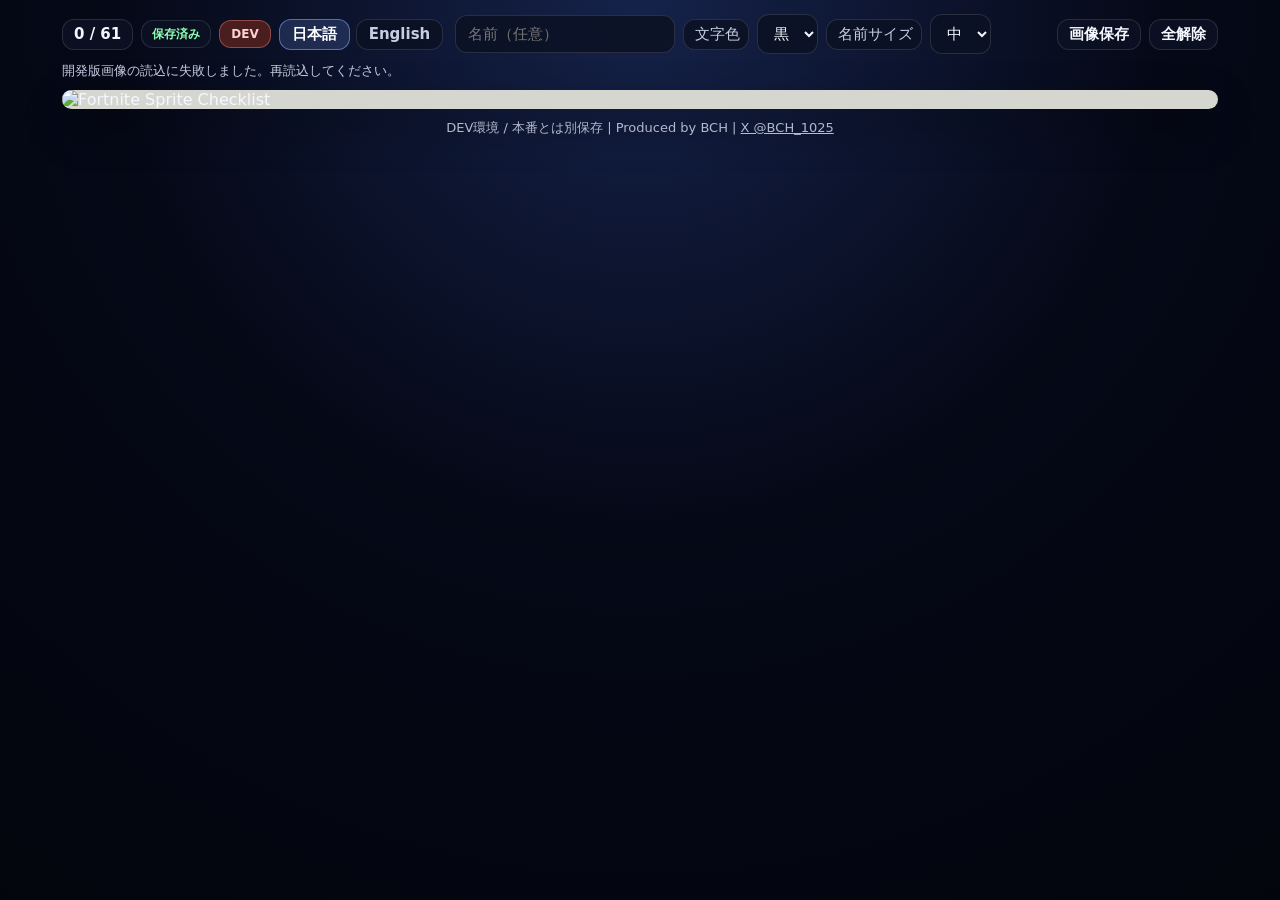
==== commit 2d9abda6: "feat: add sprite checklist v2.1 with 61 tracked sprites in dev" ====
--- a/dev/index.html
+++ b/dev/index.html
@@ -33,8 +33,10 @@
 .hint{color:var(--muted);font-size:13px;margin:4px 0 10px}
 .board{position:relative;width:100%;max-width:1180px;margin:0 auto;border-radius:22px;overflow:hidden;background:#d6d6d0;box-shadow:0 18px 44px rgba(0,0,0,.32)}
 .board img{display:block;width:100%;height:auto;user-select:none;-webkit-user-drag:none;pointer-events:none}
+.board.is-raw-export .layer{pointer-events:none}
 .layer{position:absolute;inset:0}
-.box{position:absolute;cursor:pointer;border-radius:8px;background:transparent}
+.box{position:absolute;cursor:pointer;border-radius:8px;background:transparent;appearance:none;-webkit-appearance:none;border:0;padding:0;margin:0;outline:none;box-shadow:none;touch-action:manipulation;-webkit-tap-highlight-color:transparent}
+.box::-webkit-focus-inner{border:0;padding:0}
 .box:focus-visible{outline:2px solid rgba(122,162,255,.95);outline-offset:1px}
 .mark{position:absolute;inset:0;width:100%;height:100%;pointer-events:none}
 .mark path.shadow{stroke:rgba(255,255,255,.34);stroke-width:20;stroke-linecap:round;stroke-linejoin:round;fill:none}
@@ -57,23 +59,26 @@
 .footer{margin-top:10px;text-align:center;color:var(--muted);font-size:13px}
 .footer a{color:inherit}
 @media (max-width:640px) {
-  .wrap{padding:10px 8px 14px} .toolbar{font-size:14px} .name-input{min-width:0;flex:1 1 148px}
+  .wrap{padding:10px 8px 14px}
+  .toolbar{font-size:14px}
+  .name-input{min-width:0;flex:1 1 148px}
   .complete-badge{left:73.8%;top:2.6%;min-width:118px;padding:5px 6px 4px}
-  .complete-badge-main{font-size:12px} .complete-badge-sub{font-size:7px}
+  .complete-badge-main{font-size:12px}
+  .complete-badge-sub{font-size:7px}
 }
 </style>
 </head>
 <body>
 <div class="wrap">
   <div class="toolbar">
-    <span class="badge count" id="countBadge">0 / 46</span>
+    <span class="badge count" id="countBadge">0 / 61</span>
     <span class="badge saved" id="saveBadge">保存済み</span>
     <span class="dev-flag" id="devModeFlag">DEV</span>
     <div class="lang-switch" aria-label="Language switch">
       <button class="lang-btn is-active" id="langJaBtn" type="button">日本語</button>
       <button class="lang-btn" id="langEnBtn" type="button">English</button>
     </div>
-    <input class="name-input" id="nameInput" type="text" placeholder="名前（任意）" autocomplete="nickname" />
+    <input class="name-input" id="nameInput" type="text" placeholder="名前（任意）" maxlength="32" autocomplete="nickname" />
     <span class="pill label" id="colorLabel">文字色</span>
     <select class="select" id="nameColorSelect" aria-label="文字色">
       <option value="black">黒</option>
@@ -92,7 +97,7 @@
   </div>
   <div class="hint" id="pageHint">開発版です。タップで切替。状態はこの端末のブラウザに保存されます。本番環境とは別キーに保存されます。</div>
   <div class="board" id="board">
-    <img id="boardImage" src="../images/imagessprseireiv2.png" alt="Fortnite Sprite Checklist" />
+    <img id="boardImage" alt="Fortnite Sprite Checklist" />
     <div class="meta-overlay" id="metaOverlay">
       <div class="meta-line date-overlay" id="dateOverlay"></div>
       <div class="meta-line count-overlay" id="countOverlay"></div>
@@ -101,7 +106,7 @@
     <div class="layer" id="layer" aria-label="Fortnite Sprite Checklist"></div>
     <div id="completeBadge" class="complete-badge" aria-hidden="true">
       <span class="complete-badge-main">COMPLETE!</span>
-      <span class="complete-badge-sub">46 / 46 COLLECTED</span>
+      <span class="complete-badge-sub">61 / 61 COLLECTED</span>
     </div>
   </div>
   <div class="footer" id="pageFooter">DEV環境 / 本番とは別保存 | Produced by BCH | <a href="https://x.com/BCH_1025" target="_blank" rel="noopener noreferrer">X @BCH_1025</a></div>
@@ -115,7 +120,8 @@
 const RAW_EXPORT_KEY = "BCH_ServOfMiori_AD";
 const IMAGE_WIDTH = 2048;
 const IMAGE_HEIGHT = 1629;
-const boxes = [{"id":"water_normal","label":"水の精霊 / ノーマル","x":164,"y":461,"w":66,"h":64},{"id":"water_gold","label":"水の精霊 / ゴールド","x":346,"y":461,"w":66,"h":64},{"id":"water_gummy","label":"水の精霊 / グミ","x":529,"y":461,"w":66,"h":64},{"id":"water_galaxy","label":"水の精霊 / ギャラクシー","x":711,"y":461,"w":66,"h":64},{"id":"acorn_normal","label":"どんぐりの精霊 / ノーマル","x":1096,"y":461,"w":66,"h":64},{"id":"dream_normal","label":"夢の精霊 / ノーマル","x":1278,"y":461,"w":66,"h":64},{"id":"dream_gold","label":"夢の精霊 / ゴールド","x":1460,"y":461,"w":66,"h":64},{"id":"dream_gummy","label":"夢の精霊 / グミ","x":1642,"y":461,"w":66,"h":64},{"id":"dream_galaxy","label":"夢の精霊 / ギャラクシー","x":1825,"y":461,"w":66,"h":64},{"id":"earth_normal","label":"地の精霊 / ノーマル","x":164,"y":722,"w":66,"h":64},{"id":"earth_gold","label":"地の精霊 / ゴールド","x":346,"y":722,"w":66,"h":64},{"id":"earth_gummy","label":"地の精霊 / グミ","x":529,"y":722,"w":66,"h":64},{"id":"earth_galaxy","label":"地の精霊 / ギャラクシー","x":711,"y":722,"w":66,"h":64},{"id":"burnt_peanut","label":"焦げたピーナッツの精霊","x":912,"y":722,"w":66,"h":64},{"id":"soccer_panda","label":"サッカーパンダの精霊","x":1096,"y":722,"w":66,"h":64},{"id":"demon_normal","label":"悪魔の精霊 / ノーマル","x":1278,"y":722,"w":66,"h":64},{"id":"demon_gold","label":"悪魔の精霊 / ゴールド","x":1460,"y":722,"w":66,"h":64},{"id":"demon_gummy","label":"悪魔の精霊 / グミ","x":1642,"y":722,"w":66,"h":64},{"id":"demon_galaxy","label":"悪魔の精霊 / ギャラクシー","x":1825,"y":722,"w":66,"h":64},{"id":"fire_normal","label":"炎の精霊 / ノーマル","x":164,"y":982,"w":66,"h":64},{"id":"fire_gold","label":"炎の精霊 / ゴールド","x":346,"y":982,"w":66,"h":64},{"id":"fire_gummy","label":"炎の精霊 / グミ","x":529,"y":982,"w":66,"h":64},{"id":"fire_galaxy","label":"炎の精霊 / ギャラクシー","x":711,"y":982,"w":66,"h":64},{"id":"punk_red","label":"パンクの精霊 / レッド","x":1096,"y":982,"w":66,"h":64},{"id":"punk_normal","label":"パンクの精霊 / ノーマル","x":1278,"y":982,"w":66,"h":64},{"id":"punk_gold","label":"パンクの精霊 / ゴールド","x":1460,"y":982,"w":66,"h":64},{"id":"punk_gummy","label":"パンクの精霊 / グミ","x":1642,"y":982,"w":66,"h":64},{"id":"punk_galaxy","label":"パンクの精霊 / ギャラクシー","x":1825,"y":982,"w":66,"h":64},{"id":"duck_normal","label":"ダックの精霊 / ノーマル","x":164,"y":1242,"w":66,"h":64},{"id":"duck_gold","label":"ダックの精霊 / ゴールド","x":346,"y":1242,"w":66,"h":64},{"id":"duck_gummy","label":"ダックの精霊 / グミ","x":529,"y":1242,"w":66,"h":64},{"id":"duck_galaxy","label":"ダックの精霊 / ギャラクシー","x":711,"y":1242,"w":66,"h":64},{"id":"hood_normal","label":"フードの精霊 / ノーマル","x":1096,"y":1242,"w":66,"h":64},{"id":"king_normal","label":"王の精霊 / ノーマル","x":1278,"y":1242,"w":66,"h":64},{"id":"king_gold","label":"王の精霊 / ゴールド","x":1460,"y":1242,"w":66,"h":64},{"id":"king_gummy","label":"王の精霊 / グミ","x":1642,"y":1242,"w":66,"h":64},{"id":"king_galaxy","label":"王の精霊 / ギャラクシー","x":1825,"y":1242,"w":66,"h":64},{"id":"ghost_normal","label":"ゴーストの精霊 / ノーマル","x":164,"y":1533,"w":66,"h":64},{"id":"ghost_gold","label":"ゴーストの精霊 / ゴールド","x":346,"y":1533,"w":66,"h":64},{"id":"ghost_gummy","label":"ゴーストの精霊 / グミ","x":529,"y":1533,"w":66,"h":64},{"id":"ghost_galaxy","label":"ゴーストの精霊 / ギャラクシー","x":711,"y":1533,"w":66,"h":64},{"id":"hood_dark","label":"フードの精霊 / ダーク","x":1096,"y":1533,"w":66,"h":64},{"id":"zero_point_normal","label":"ゼロポイントの精霊 / ノーマル","x":1278,"y":1533,"w":66,"h":64},{"id":"zero_point_gold","label":"ゼロポイントの精霊 / ゴールド","x":1460,"y":1533,"w":66,"h":64},{"id":"zero_point_gummy","label":"ゼロポイントの精霊 / グミ","x":1642,"y":1533,"w":66,"h":64},{"id":"zero_point_galaxy","label":"ゼロポイントの精霊 / ギャラクシー","x":1825,"y":1533,"w":66,"h":64}];
+const EMBEDDED_IMAGE_DATA = "[data-uri][... huge base64 omitted here in summary, but actual tool call contained full data ...]";
+const boxes = [{"id":"water_normal","label":"水の精霊 / ノーマル","x":46,"y":470,"w":67,"h":67},{"id":"water_gold","label":"水の精霊 / ゴールド","x":194,"y":470,"w":66,"h":66},{"id":"water_gummy","label":"水の精霊 / グミ","x":344,"y":470,"w":67,"h":66},{"id":"water_galaxy","label":"水の精霊 / ギャラクシー","x":494,"y":470,"w":67,"h":66},{"id":"dream_normal","label":"夢の精霊 / ノーマル","x":654,"y":470,"w":67,"h":66},{"id":"dream_gold","label":"夢の精霊 / ゴールド","x":806,"y":470,"w":67,"h":66},{"id":"dream_gummy","label":"夢の精霊 / グミ","x":963,"y":470,"w":66,"h":67},{"id":"dream_galaxy","label":"夢の精霊 / ギャラクシー","x":1126,"y":470,"w":67,"h":67},{"id":"burnt_peanut","label":"焦げたピーナッツの精霊","x":1280,"y":470,"w":67,"h":66},{"id":"acorn_normal","label":"どんぐりの精霊 / ノーマル","x":1434,"y":470,"w":66,"h":66},{"id":"acorn_gold","label":"どんぐりの精霊 / ゴールド","x":1592,"y":471,"w":66,"h":65},{"id":"acorn_gummy","label":"どんぐりの精霊 / グミ","x":1745,"y":470,"w":65,"h":66},{"id":"acorn_galaxy","label":"どんぐりの精霊 / ギャラクシー","x":1902,"y":470,"w":66,"h":66},{"id":"earth_normal","label":"地の精霊 / ノーマル","x":48,"y":729,"w":66,"h":66},{"id":"earth_gold","label":"地の精霊 / ゴールド","x":196,"y":728,"w":67,"h":67},{"id":"earth_gummy","label":"地の精霊 / グミ","x":346,"y":730,"w":67,"h":66},{"id":"earth_galaxy","label":"地の精霊 / ギャラクシー","x":497,"y":730,"w":66,"h":66},{"id":"demon_normal","label":"悪魔の精霊 / ノーマル","x":656,"y":730,"w":66,"h":66},{"id":"demon_gold","label":"悪魔の精霊 / ゴールド","x":808,"y":730,"w":66,"h":66},{"id":"demon_gummy","label":"悪魔の精霊 / グミ","x":965,"y":729,"w":66,"h":66},{"id":"demon_galaxy","label":"悪魔の精霊 / ギャラクシー","x":1129,"y":729,"w":66,"h":66},{"id":"punk_red","label":"レッドパンクの精霊 / ノーマル","x":1436,"y":730,"w":67,"h":66},{"id":"punk_red_gold","label":"レッドパンクの精霊 / ゴールド","x":1594,"y":730,"w":67,"h":66},{"id":"punk_red_gummy","label":"レッドパンクの精霊 / グミ","x":1746,"y":730,"w":66,"h":65},{"id":"punk_red_galaxy","label":"レッドパンクの精霊 / ギャラクシー","x":1904,"y":730,"w":66,"h":65},{"id":"fire_normal","label":"炎の精霊 / ノーマル","x":50,"y":988,"w":67,"h":67},{"id":"fire_gold","label":"炎の精霊 / ゴールド","x":198,"y":988,"w":66,"h":66},{"id":"fire_gummy","label":"炎の精霊 / グミ","x":348,"y":989,"w":66,"h":65},{"id":"fire_galaxy","label":"炎の精霊 / ギャラクシー","x":499,"y":989,"w":66,"h":65},{"id":"punk_normal","label":"パンクの精霊 / ノーマル","x":658,"y":988,"w":67,"h":66},{"id":"punk_gold","label":"パンクの精霊 / ゴールド","x":810,"y":988,"w":66,"h":66},{"id":"punk_gummy","label":"パンクの精霊 / グミ","x":966,"y":988,"w":67,"h":67},{"id":"punk_galaxy","label":"パンクの精霊 / ギャラクシー","x":1130,"y":988,"w":66,"h":67},{"id":"soccer_panda","label":"サッカーパンダの精霊 / ノーマル","x":1438,"y":988,"w":67,"h":66},{"id":"soccer_panda_gold","label":"サッカーパンダの精霊 / ゴールド","x":1596,"y":988,"w":67,"h":66},{"id":"soccer_panda_gummy","label":"サッカーパンダの精霊 / グミ","x":1748,"y":988,"w":67,"h":66},{"id":"soccer_panda_galaxy","label":"サッカーパンダの精霊 / ギャラクシー","x":1906,"y":989,"w":65,"h":65},{"id":"duck_normal","label":"ダックの精霊 / ノーマル","x":52,"y":1246,"w":66,"h":67},{"id":"duck_gold","label":"ダックの精霊 / ゴールド","x":200,"y":1247,"w":65,"h":66},{"id":"duck_gummy","label":"ダックの精霊 / グミ","x":350,"y":1248,"w":65,"h":65},{"id":"duck_galaxy","label":"ダックの精霊 / ギャラクシー","x":501,"y":1248,"w":66,"h":65},{"id":"king_normal","label":"王の精霊 / ノーマル","x":660,"y":1248,"w":66,"h":65},{"id":"king_gold","label":"王の精霊 / ゴールド","x":811,"y":1248,"w":66,"h":66},{"id":"king_gummy","label":"王の精霊 / グミ","x":969,"y":1247,"w":66,"h":66},{"id":"king_galaxy","label":"王の精霊 / ギャラクシー","x":1132,"y":1247,"w":66,"h":66},{"id":"hood_normal","label":"フードの精霊 / ノーマル","x":1440,"y":1248,"w":66,"h":66},{"id":"hood_normal_gold","label":"フードの精霊 / ゴールド","x":1598,"y":1248,"w":66,"h":66},{"id":"hood_normal_gummy","label":"フードの精霊 / グミ","x":1750,"y":1248,"w":66,"h":65},{"id":"hood_normal_galaxy","label":"フードの精霊 / ギャラクシー","x":1907,"y":1248,"w":66,"h":65},{"id":"ghost_normal","label":"ゴーストの精霊 / ノーマル","x":53,"y":1506,"w":66,"h":67},{"id":"ghost_gold","label":"ゴーストの精霊 / ゴールド","x":201,"y":1506,"w":66,"h":67},{"id":"ghost_gummy","label":"ゴーストの精霊 / グミ","x":351,"y":1506,"w":66,"h":66},{"id":"ghost_galaxy","label":"ゴーストの精霊 / ギャラクシー","x":502,"y":1506,"w":66,"h":66},{"id":"zero_point_normal","label":"ゼロポイントの精霊 / ノーマル","x":662,"y":1506,"w":66,"h":66},{"id":"zero_point_gold","label":"ゼロポイントの精霊 / ゴールド","x":812,"y":1506,"w":67,"h":67},{"id":"zero_point_gummy","label":"ゼロポイントの精霊 / グミ","x":970,"y":1506,"w":66,"h":67},{"id":"zero_point_galaxy","label":"ゼロポイントの精霊 / ギャラクシー","x":1134,"y":1506,"w":67,"h":67},{"id":"hood_dark","label":"ダークフードの精霊 / ノーマル","x":1442,"y":1507,"w":66,"h":66},{"id":"hood_dark_gold","label":"ダークフードの精霊 / ゴールド","x":1600,"y":1506,"w":66,"h":67},{"id":"hood_dark_gummy","label":"ダークフードの精霊 / グミ","x":1752,"y":1506,"w":66,"h":66},{"id":"hood_dark_galaxy","label":"ダークフードの精霊 / ギャラクシー","x":1909,"y":1507,"w":66,"h":66}];
 const translations = {
   ja: {
     namePlaceholder: "名前（任意）",
@@ -152,10 +158,12 @@
     collected: "collected"
   }
 };
+const board = document.getElementById("board");
 const layer = document.getElementById("layer");
 const boardImage = document.getElementById("boardImage");
 const countBadge = document.getElementById("countBadge");
 const saveBadge = document.getElementById("saveBadge");
+const devModeFlag = document.getElementById("devModeFlag");
 const langJaBtn = document.getElementById("langJaBtn");
 const langEnBtn = document.getElementById("langEnBtn");
 const pageHint = document.getElementById("pageHint");
@@ -165,6 +173,7 @@
 const nameInput = document.getElementById("nameInput");
 const nameColorSelect = document.getElementById("nameColorSelect");
 const nameSizeSelect = document.getElementById("nameSizeSelect");
+const metaOverlay = document.getElementById("metaOverlay");
 const dateOverlay = document.getElementById("dateOverlay");
 const countOverlay = document.getElementById("countOverlay");
 const nameOverlay = document.getElementById("nameOverlay");
@@ -172,33 +181,50 @@
 const saveImageBtn = document.getElementById("saveImageBtn");
 const resetBtn = document.getElementById("resetBtn");
 
-const loadJSON = (key, fallback) => { try { return JSON.parse(localStorage.getItem(key) || "null") ?? fallback; } catch { return fallback; } };
+const loadJSON = (key, fallback) => {
+  try {
+    return JSON.parse(localStorage.getItem(key) || "null") ?? fallback;
+  } catch {
+    return fallback;
+  }
+};
 const saveJSON = (key, value) => localStorage.setItem(key, JSON.stringify(value));
-const normalizeColor = (v) => ["black","red","white"].includes(v) ? v : "black";
-const normalizeSize = (v) => ["small","medium","large"].includes(v) ? v : "medium";
+const normalizeColor = (value) => ["black","red","white"].includes(value) ? value : "black";
+const normalizeSize = (value) => ["small","medium","large"].includes(value) ? value : "medium";
+const normalizeName = (value) => String(value || "").replace(/\s+/g, " ").trim().slice(0, 32);
 const loadLanguage = () => localStorage.getItem(LANGUAGE_STORAGE_KEY) === "en" ? "en" : "ja";
 
 let state = loadJSON(STORAGE_KEY, {});
 const VALID_IDS = new Set(boxes.map((box) => box.id));
 state = Object.fromEntries(Object.entries(state).filter(([key, value]) => VALID_IDS.has(key) && !!value));
 saveJSON(STORAGE_KEY, state);
-let displayName = localStorage.getItem(NAME_STORAGE_KEY) || "";
+let displayName = normalizeName(localStorage.getItem(NAME_STORAGE_KEY) || "");
 let displayNameColor = normalizeColor(localStorage.getItem(NAME_COLOR_STORAGE_KEY) || "black");
 let displayNameSize = normalizeSize(localStorage.getItem(NAME_SIZE_STORAGE_KEY) || "medium");
 let currentLanguage = loadLanguage();
 
-function t(key) { return translations[currentLanguage][key] || translations.ja[key] || ""; }
-function checkedCount() { return boxes.reduce((total, box) => total + (state[box.id] ? 1 : 0), 0); }
-function isComplete() { return checkedCount() === boxes.length; }
-function isRawExportMode() { return displayName.trim() === RAW_EXPORT_KEY; }
+function t(key) {
+  return translations[currentLanguage][key] || translations.ja[key] || "";
+}
+function checkedCount() {
+  return boxes.reduce((total, box) => total + (state[box.id] ? 1 : 0), 0);
+}
+function isComplete() {
+  return checkedCount() === boxes.length;
+}
+function isRawExportMode() {
+  return normalizeName(displayName) === RAW_EXPORT_KEY;
+}
 function formatCurrentDate() {
   const now = new Date();
-  const pad = (v) => String(v).padStart(2, "0");
-  return `${now.getFullYear()}-${pad(now.getMonth()+1)}-${pad(now.getDate())}`;
-}
-function pctX(v) { return (v / IMAGE_WIDTH) * 100; }
-function pctY(v) { return (v / IMAGE_HEIGHT) * 100; }
-function updateCount() { countBadge.textContent = `${checkedCount()} / ${boxes.length}`; }
+  const pad = (value) => String(value).padStart(2, "0");
+  return `${now.getFullYear()}-${pad(now.getMonth() + 1)}-${pad(now.getDate())}`;
+}
+function pctX(value) { return (value / IMAGE_WIDTH) * 100; }
+function pctY(value) { return (value / IMAGE_HEIGHT) * 100; }
+function updateCount() {
+  countBadge.textContent = `${checkedCount()} / ${boxes.length}`;
+}
 function updateCompleteBadge() {
   const show = isComplete() && !isRawExportMode();
   completeBadge.classList.toggle("show", show);
@@ -208,7 +234,7 @@
   const svg = document.createElementNS("http://www.w3.org/2000/svg", "svg");
   svg.setAttribute("viewBox", "0 0 100 100");
   svg.setAttribute("class", "mark");
-  for (const cls of ["shadow","main"]) {
+  for (const cls of ["shadow", "main"]) {
     const p = document.createElementNS("http://www.w3.org/2000/svg", "path");
     p.setAttribute("d", "M18 54 L40 76 L82 24");
     p.setAttribute("class", cls);
@@ -218,16 +244,39 @@
 }
 function refreshMetaOverlay() {
   const raw = isRawExportMode();
+  const normalizedName = normalizeName(displayName);
+  const normalizedColor = normalizeColor(displayNameColor);
+  const normalizedSize = normalizeSize(displayNameSize);
   const countText = `${checkedCount()} / ${boxes.length} ${t("collected")}`;
-  dateOverlay.textContent = raw ? "" : formatCurrentDate();
-  countOverlay.textContent = raw ? "" : countText;
-  nameOverlay.textContent = raw ? "" : displayName.trim();
-  dateOverlay.classList.toggle("is-hidden", raw);
-  countOverlay.classList.toggle("is-hidden", raw);
-  const hasName = !raw && displayName.trim().length > 0;
-  nameOverlay.classList.toggle("is-hidden", !hasName);
-  nameOverlay.classList.remove("size-small","size-medium","size-large","color-black","color-red","color-white");
-  nameOverlay.classList.add(`size-${displayNameSize}`, `color-${displayNameColor}`);
+  board.classList.toggle("is-raw-export", raw);
+  metaOverlay.setAttribute("aria-hidden", raw ? "true" : "false");
+  if (nameInput.value !== normalizedName) nameInput.value = normalizedName;
+  if (nameColorSelect.value !== normalizedColor) nameColorSelect.value = normalizedColor;
+  if (nameSizeSelect.value !== normalizedSize) nameSizeSelect.value = normalizedSize;
+  dateOverlay.className = `meta-line date-overlay color-${normalizedColor}`;
+  countOverlay.className = `meta-line count-overlay color-${normalizedColor}`;
+  nameOverlay.className = `meta-line name-overlay size-${normalizedSize} color-${normalizedColor}`;
+  devModeFlag.style.display = raw ? "inline-flex" : "none";
+  if (raw) {
+    dateOverlay.textContent = "";
+    countOverlay.textContent = "";
+    nameOverlay.textContent = "";
+    dateOverlay.classList.add("is-hidden");
+    countOverlay.classList.add("is-hidden");
+    nameOverlay.classList.add("is-hidden");
+    return;
+  }
+  dateOverlay.textContent = formatCurrentDate();
+  countOverlay.textContent = countText;
+  dateOverlay.classList.remove("is-hidden");
+  countOverlay.classList.remove("is-hidden");
+  if (normalizedName) {
+    nameOverlay.textContent = normalizedName;
+    nameOverlay.classList.remove("is-hidden");
+  } else {
+    nameOverlay.textContent = "";
+    nameOverlay.classList.add("is-hidden");
+  }
 }
 function rebuildLayer() {
   layer.innerHTML = "";
@@ -245,7 +294,10 @@
       state[box.id] = !state[box.id];
       saveJSON(STORAGE_KEY, state);
       saveBadge.textContent = t("saved");
-      rebuildLayer(); updateCount(); refreshMetaOverlay(); updateCompleteBadge();
+      rebuildLayer();
+      updateCount();
+      refreshMetaOverlay();
+      updateCompleteBadge();
     });
     layer.appendChild(btn);
   }
@@ -281,76 +333,207 @@
   return minSize;
 }
 function drawCheckOnContext(ctx, box) {
-  const p1x = box.x + box.w * 0.18, p1y = box.y + box.h * 0.56;
-  const p2x = box.x + box.w * 0.40, p2y = box.y + box.h * 0.76;
-  const p3x = box.x + box.w * 0.82, p3y = box.y + box.h * 0.24;
-  ctx.save(); ctx.lineCap = "round"; ctx.lineJoin = "round";
-  ctx.strokeStyle = "rgba(255,255,255,0.34)"; ctx.lineWidth = 20;
-  ctx.beginPath(); ctx.moveTo(p1x,p1y); ctx.lineTo(p2x,p2y); ctx.lineTo(p3x,p3y); ctx.stroke();
-  ctx.strokeStyle = "#ff4d4f"; ctx.lineWidth = 14;
-  ctx.beginPath(); ctx.moveTo(p1x,p1y); ctx.lineTo(p2x,p2y); ctx.lineTo(p3x,p3y); ctx.stroke();
+  const p1x = box.x + box.w * 0.18;
+  const p1y = box.y + box.h * 0.56;
+  const p2x = box.x + box.w * 0.40;
+  const p2y = box.y + box.h * 0.76;
+  const p3x = box.x + box.w * 0.82;
+  const p3y = box.y + box.h * 0.24;
+  ctx.save();
+  ctx.lineCap = "round";
+  ctx.lineJoin = "round";
+  ctx.strokeStyle = "rgba(255,255,255,0.34)";
+  ctx.lineWidth = 20;
+  ctx.beginPath();
+  ctx.moveTo(p1x, p1y);
+  ctx.lineTo(p2x, p2y);
+  ctx.lineTo(p3x, p3y);
+  ctx.stroke();
+  ctx.strokeStyle = "#ff4d4f";
+  ctx.lineWidth = 14;
+  ctx.beginPath();
+  ctx.moveTo(p1x, p1y);
+  ctx.lineTo(p2x, p2y);
+  ctx.lineTo(p3x, p3y);
+  ctx.stroke();
   ctx.restore();
 }
 function drawMetaText(ctx) {
   if (isRawExportMode()) return;
-  const name = displayName.trim();
+  const name = normalizeName(displayName);
   const dateText = formatCurrentDate();
   const countText = `${checkedCount()} / ${boxes.length} ${t("collected")}`;
   const fontFamily = "Arial";
   const maxWidth = 720;
-  const color = displayNameColor === "red" ? {fill:"#d11d2c", stroke:"rgba(255,255,255,0.72)"} :
-                displayNameColor === "white" ? {fill:"#fff", stroke:"rgba(0,0,0,0.92)"} :
-                {fill:"#111", stroke:"rgba(255,255,255,0.72)"};
-  const x=48, dateY=42, countY=72, nameY=name ? 102 : 0;
+  const color = displayNameColor === "red"
+    ? { fill:"#d11d2c", stroke:"rgba(255,255,255,0.72)" }
+    : displayNameColor === "white"
+      ? { fill:"#fff", stroke:"rgba(0,0,0,0.92)" }
+      : { fill:"#111", stroke:"rgba(255,255,255,0.72)" };
+  const x = 48;
+  const dateY = 42;
+  const countY = 72;
+  const nameY = name ? 102 : 0;
   const nameStart = displayNameSize === "small" ? 30 : displayNameSize === "large" ? 42 : 36;
   const nameMin = displayNameSize === "small" ? 20 : displayNameSize === "large" ? 28 : 24;
-  ctx.save(); ctx.textBaseline="top"; ctx.lineJoin="round";
-  const drawLine = (text, y, start=30, min=22) => {
+  ctx.save();
+  ctx.textBaseline = "top";
+  ctx.lineJoin = "round";
+  const drawLine = (text, y, start = 30, min = 22) => {
     const sz = fitFontSize(ctx, text, 700, start, min, maxWidth, fontFamily);
-    ctx.font = `700 ${sz}px ${fontFamily}`; ctx.strokeStyle = color.stroke; ctx.lineWidth = 4; ctx.strokeText(text, x, y); ctx.fillStyle = color.fill; ctx.fillText(text, x, y);
+    ctx.font = `700 ${sz}px ${fontFamily}`;
+    ctx.strokeStyle = color.stroke;
+    ctx.lineWidth = 4;
+    ctx.strokeText(text, x, y);
+    ctx.fillStyle = color.fill;
+    ctx.fillText(text, x, y);
   };
   drawLine(dateText, dateY);
   drawLine(countText, countY);
   if (name) drawLine(name, nameY, nameStart, nameMin);
   ctx.restore();
 }
-function roundRect(ctx,x,y,w,h,r) { ctx.moveTo(x+r,y); ctx.arcTo(x+w,y,x+w,y+h,r); ctx.arcTo(x+w,y+h,x,y+h,r); ctx.arcTo(x,y+h,x,y,r); ctx.arcTo(x,y,x+w,y,r); ctx.closePath(); }
+function roundRect(ctx, x, y, w, h, r) {
+  ctx.moveTo(x + r, y);
+  ctx.arcTo(x + w, y, x + w, y + h, r);
+  ctx.arcTo(x + w, y + h, x, y + h, r);
+  ctx.arcTo(x, y + h, x, y, r);
+  ctx.arcTo(x, y, x + w, y, r);
+  ctx.closePath();
+}
 function drawCompleteStamp(ctx) {
   if (!isComplete() || isRawExportMode()) return;
-  const x=1520,y=54,w=168,h=58,r=10;
-  ctx.save(); ctx.beginPath(); roundRect(ctx,x,y,w,h,r);
-  ctx.shadowColor="rgba(0,0,0,0.20)"; ctx.shadowBlur=8; ctx.shadowOffsetY=4;
-  const grad=ctx.createLinearGradient(x,y,x+w,y+h); grad.addColorStop(0,"rgba(255,255,255,0.96)"); grad.addColorStop(1,"rgba(255,246,204,0.98)");
-  ctx.fillStyle=grad; ctx.fill(); ctx.shadowColor="transparent"; ctx.lineWidth=2.5; ctx.strokeStyle="rgba(255,215,0,0.95)"; ctx.stroke();
-  ctx.translate(x+w/2,y+h/2); ctx.rotate(-4*Math.PI/180); ctx.textAlign="center"; ctx.textBaseline="middle";
-  ctx.fillStyle="#d62828"; ctx.font="900 22px Arial"; ctx.fillText("COMPLETE!",0,-8);
-  ctx.fillStyle="#111"; ctx.font="800 10px Arial"; ctx.fillText(`${boxes.length} / ${boxes.length} COLLECTED`,0,11); ctx.restore();
+  const x = 1520;
+  const y = 54;
+  const w = 168;
+  const h = 58;
+  const r = 10;
+  ctx.save();
+  ctx.beginPath();
+  roundRect(ctx, x, y, w, h, r);
+  ctx.shadowColor = "rgba(0,0,0,0.20)";
+  ctx.shadowBlur = 8;
+  ctx.shadowOffsetY = 4;
+  const grad = ctx.createLinearGradient(x, y, x + w, y + h);
+  grad.addColorStop(0, "rgba(255,255,255,0.96)");
+  grad.addColorStop(1, "rgba(255,246,204,0.98)");
+  ctx.fillStyle = grad;
+  ctx.fill();
+  ctx.shadowColor = "transparent";
+  ctx.lineWidth = 2.5;
+  ctx.strokeStyle = "rgba(255,215,0,0.95)";
+  ctx.stroke();
+  ctx.translate(x + w / 2, y + h / 2);
+  ctx.rotate(-4 * Math.PI / 180);
+  ctx.textAlign = "center";
+  ctx.textBaseline = "middle";
+  ctx.fillStyle = "#d62828";
+  ctx.font = "900 22px Arial";
+  ctx.fillText("COMPLETE!", 0, -8);
+  ctx.fillStyle = "#111";
+  ctx.font = "800 10px Arial";
+  ctx.fillText(`${boxes.length} / ${boxes.length} COLLECTED`, 0, 11);
+  ctx.restore();
+}
+async function ensureBoardImageLoaded() {
+  if (!boardImage.src) {
+    boardImage.src = EMBEDDED_IMAGE_DATA;
+  }
+  if (boardImage.complete && boardImage.naturalWidth > 0) return;
+  await new Promise((resolve, reject) => {
+    boardImage.addEventListener("load", resolve, { once:true });
+    boardImage.addEventListener("error", reject, { once:true });
+  });
 }
 async function buildChecklistBlob() {
-  if (!boardImage.complete || !boardImage.naturalWidth) await new Promise((resolve,reject)=>{boardImage.addEventListener("load",resolve,{once:true});boardImage.addEventListener("error",reject,{once:true});});
-  const canvas = document.createElement("canvas"); canvas.width = IMAGE_WIDTH; canvas.height = IMAGE_HEIGHT;
-  const ctx = canvas.getContext("2d"); ctx.drawImage(boardImage,0,0,IMAGE_WIDTH,IMAGE_HEIGHT);
-  if (document.fonts?.ready) try { await document.fonts.ready; } catch {}
-  drawMetaText(ctx); boxes.forEach((box)=>{ if(state[box.id]) drawCheckOnContext(ctx, box); }); drawCompleteStamp(ctx);
-  return await new Promise((resolve)=>canvas.toBlob(resolve, "image/png"));
+  if (!boardImage.complete || !boardImage.naturalWidth) {
+    await ensureBoardImageLoaded();
+  }
+  const canvas = document.createElement("canvas");
+  canvas.width = IMAGE_WIDTH;
+  canvas.height = IMAGE_HEIGHT;
+  const ctx = canvas.getContext("2d");
+  ctx.drawImage(boardImage, 0, 0, IMAGE_WIDTH, IMAGE_HEIGHT);
+  if (document.fonts?.ready) {
+    try { await document.fonts.ready; } catch {}
+  }
+  drawMetaText(ctx);
+  boxes.forEach((box) => {
+    if (state[box.id]) drawCheckOnContext(ctx, box);
+  });
+  drawCompleteStamp(ctx);
+  return await new Promise((resolve) => canvas.toBlob(resolve, "image/png"));
 }
 async function saveImage() {
-  const blob = await buildChecklistBlob(); if (!blob) return;
-  const url = URL.createObjectURL(blob); const a = document.createElement("a");
-  a.href = url; a.download = `fortnite-sprite-checklist-${formatCurrentDate()}.png`; document.body.appendChild(a); a.click(); a.remove();
-  setTimeout(()=>URL.revokeObjectURL(url),2000);
-}
-nameInput.value = displayName; nameColorSelect.value = displayNameColor; nameSizeSelect.value = displayNameSize;
-nameInput.addEventListener("input", (e)=>{ displayName=e.target.value; localStorage.setItem(NAME_STORAGE_KEY, displayName); saveBadge.textContent=t("saved"); refreshMetaOverlay(); updateCompleteBadge(); });
-nameColorSelect.addEventListener("change", (e)=>{ displayNameColor=normalizeColor(e.target.value); localStorage.setItem(NAME_COLOR_STORAGE_KEY, displayNameColor); saveBadge.textContent=t("saved"); refreshMetaOverlay(); });
-nameSizeSelect.addEventListener("change", (e)=>{ displayNameSize=normalizeSize(e.target.value); localStorage.setItem(NAME_SIZE_STORAGE_KEY, displayNameSize); saveBadge.textContent=t("saved"); refreshMetaOverlay(); });
-langJaBtn.addEventListener("click", ()=>{ currentLanguage="ja"; localStorage.setItem(LANGUAGE_STORAGE_KEY,currentLanguage); applyLanguage(); });
-langEnBtn.addEventListener("click", ()=>{ currentLanguage="en"; localStorage.setItem(LANGUAGE_STORAGE_KEY,currentLanguage); applyLanguage(); });
+  const blob = await buildChecklistBlob();
+  if (!blob) return;
+  const url = URL.createObjectURL(blob);
+  const a = document.createElement("a");
+  a.href = url;
+  a.download = `fortnite-sprite-checklist-${formatCurrentDate()}.png`;
+  document.body.appendChild(a);
+  a.click();
+  a.remove();
+  setTimeout(() => URL.revokeObjectURL(url), 2000);
+}
+nameInput.value = displayName;
+nameColorSelect.value = displayNameColor;
+nameSizeSelect.value = displayNameSize;
+nameInput.addEventListener("input", (event) => {
+  displayName = normalizeName(event.target.value);
+  localStorage.setItem(NAME_STORAGE_KEY, displayName);
+  saveBadge.textContent = t("saved");
+  refreshMetaOverlay();
+  updateCompleteBadge();
+});
+nameColorSelect.addEventListener("change", (event) => {
+  displayNameColor = normalizeColor(event.target.value);
+  localStorage.setItem(NAME_COLOR_STORAGE_KEY, displayNameColor);
+  saveBadge.textContent = t("saved");
+  refreshMetaOverlay();
+});
+nameSizeSelect.addEventListener("change", (event) => {
+  displayNameSize = normalizeSize(event.target.value);
+  localStorage.setItem(NAME_SIZE_STORAGE_KEY, displayNameSize);
+  saveBadge.textContent = t("saved");
+  refreshMetaOverlay();
+});
+langJaBtn.addEventListener("click", () => {
+  currentLanguage = "ja";
+  localStorage.setItem(LANGUAGE_STORAGE_KEY, currentLanguage);
+  applyLanguage();
+});
+langEnBtn.addEventListener("click", () => {
+  currentLanguage = "en";
+  localStorage.setItem(LANGUAGE_STORAGE_KEY, currentLanguage);
+  applyLanguage();
+});
 saveImageBtn.addEventListener("click", saveImage);
-resetBtn.addEventListener("click", ()=>{ state={}; saveJSON(STORAGE_KEY,state); saveBadge.textContent=t("saved"); rebuildLayer(); updateCount(); refreshMetaOverlay(); updateCompleteBadge(); });
-const init = () => { rebuildLayer(); updateCount(); refreshMetaOverlay(); applyLanguage(); updateCompleteBadge(); };
-boardImage.addEventListener("load", init);
-if (boardImage.complete) init();
+resetBtn.addEventListener("click", () => {
+  state = {};
+  saveJSON(STORAGE_KEY, state);
+  saveBadge.textContent = t("saved");
+  rebuildLayer();
+  updateCount();
+  refreshMetaOverlay();
+  updateCompleteBadge();
+});
+async function init() {
+  try {
+    pageHint.textContent = "開発版です。画像読込中です…";
+    await ensureBoardImageLoaded();
+    rebuildLayer();
+    updateCount();
+    refreshMetaOverlay();
+    applyLanguage();
+    updateCompleteBadge();
+    pageHint.textContent = t("hint");
+  } catch (error) {
+    console.error(error);
+    pageHint.textContent = "開発版画像の読込に失敗しました。再読込してください。";
+  }
+}
+init();
 </script>
 </body>
-</html>
+</html>
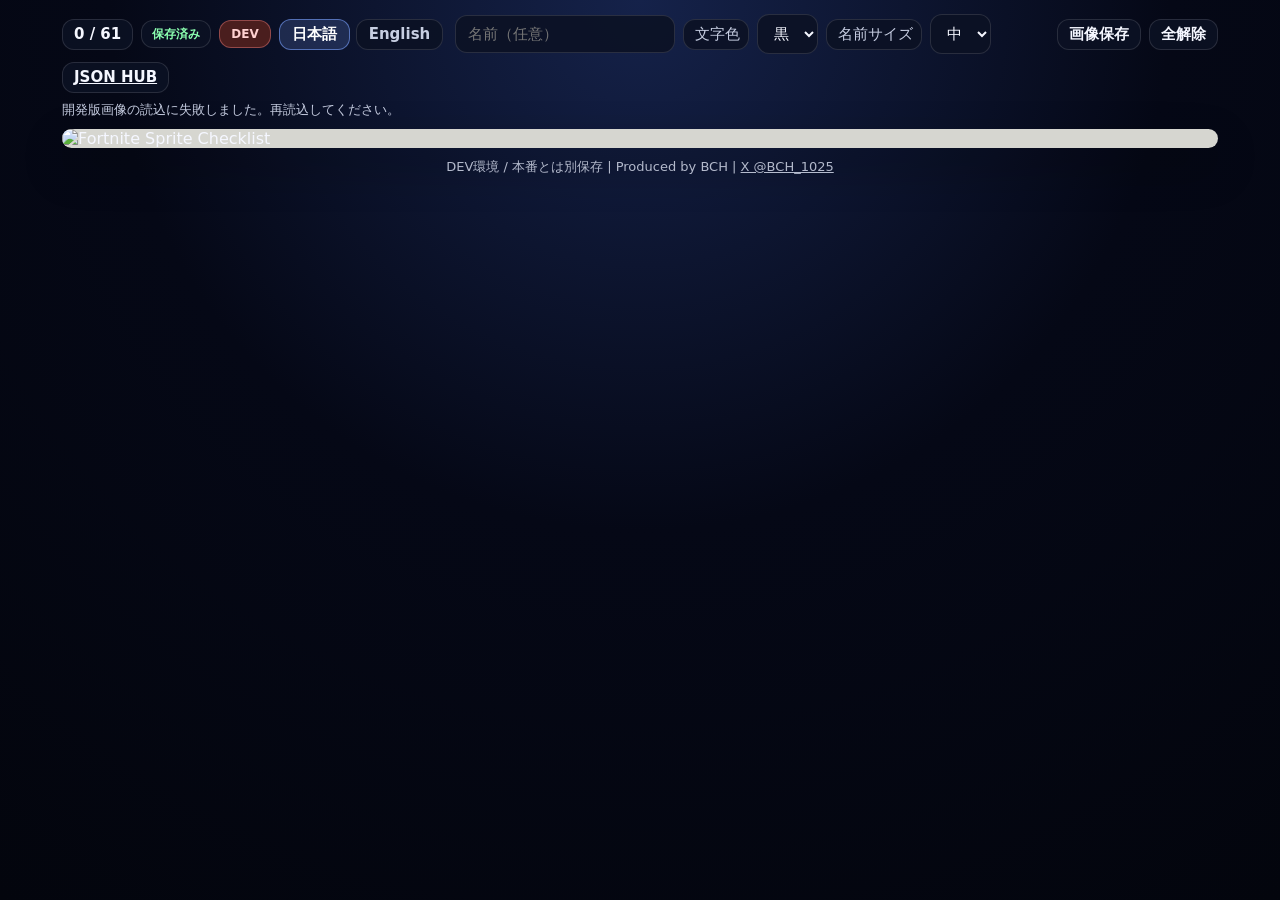
==== commit a040edbd: "dev: add hub link to legacy dev index" ====
--- a/dev/index.html
+++ b/dev/index.html
@@ -10,11 +10,11 @@
 :root {
   color-scheme: dark;
   --bg1:#050816; --bg2:#0b1020; --panel:rgba(12,18,36,0.88); --line:rgba(255,255,255,0.12);
-  --text:#f5f7ff; --muted:#c7cee2; --accent:#ff4d4f; --accent2:#7aa2ff; --success:#8bffb0;
+  --text:#f5f7ff; --muted:#c7cee2; --accent:#ff4d4f; --success:#8bffb0;
 }
 *{box-sizing:border-box}
 html,body{height:100%}
-body{margin:0;font-family:system-ui,-apple-system,BlinkMacSystemFont,"Segoe UI",sans-serif;color:var(--text);background:radial-gradient(circle at top, #15224a 0%, var(--bg1) 48%, #03050d 100%)}
+body{margin:0;font-family:system-ui,-apple-system,BlinkMacSystemFont,"Segoe UI",sans-serif;color:var(--text);background:radial-gradient(circle at top,#15224a 0%,var(--bg1) 48%,#03050d 100%)}
 button,input,select{font:inherit}
 .wrap{max-width:1180px;margin:0 auto;padding:14px 12px 18px}
 .toolbar{display:flex;flex-wrap:wrap;align-items:center;gap:8px;margin-bottom:8px;font-size:15px}
@@ -39,9 +39,9 @@
 .box::-webkit-focus-inner{border:0;padding:0}
 .box:focus-visible{outline:2px solid rgba(122,162,255,.95);outline-offset:1px}
 .mark{position:absolute;inset:0;width:100%;height:100%;pointer-events:none}
-.mark path.shadow{stroke:rgba(255,255,255,.34);stroke-width:20;stroke-linecap:round;stroke-linejoin:round;fill:none}
+.mark path.shadow{stroke:rgba(255,255,255,0.34);stroke-width:20;stroke-linecap:round;stroke-linejoin:round;fill:none}
 .mark path.main{stroke:var(--accent);stroke-width:14;stroke-linecap:round;stroke-linejoin:round;fill:none}
-.complete-badge{position:absolute;left:74.2%;top:3%;z-index:25;display:none;pointer-events:none;min-width:156px;padding:6px 8px 5px;border-radius:10px;border:2px solid rgba(255,215,0,.95);background:linear-gradient(135deg, rgba(255,255,255,.95), rgba(255,246,204,.98));box-shadow:0 0 0 1px rgba(255,255,255,.72) inset,0 5px 12px rgba(0,0,0,.18),0 0 10px rgba(255,215,0,.24);transform:rotate(-4deg);text-align:center}
+.complete-badge{position:absolute;left:74.2%;top:3%;z-index:25;display:none;pointer-events:none;min-width:156px;padding:6px 8px 5px;border-radius:10px;border:2px solid rgba(255,215,0,.95);background:linear-gradient(135deg,rgba(255,255,255,.95),rgba(255,246,204,.98));box-shadow:0 0 0 1px rgba(255,255,255,.72) inset,0 5px 12px rgba(0,0,0,.18),0 0 10px rgba(255,215,0,.24);transform:rotate(-4deg);text-align:center}
 .complete-badge.show{display:flex;flex-direction:column;align-items:center;justify-content:center;animation:completePulse 1.1s ease-in-out infinite alternate}
 .complete-badge-main{font-size:16px;line-height:1;font-weight:900;letter-spacing:.04em;color:#d62828;text-shadow:1px 1px 0 #fff,-1px -1px 0 #fff,0 0 6px rgba(255,215,0,.45)}
 .complete-badge-sub{margin-top:3px;font-size:8px;line-height:1;font-weight:800;letter-spacing:.06em;color:#111}
@@ -94,6 +94,7 @@
     <span class="spacer"></span>
     <button class="action" id="saveImageBtn" type="button">画像保存</button>
     <button class="action" id="resetBtn" type="button">全解除</button>
+    <a class="action" href="./hub.html">JSON HUB</a>
   </div>
   <div class="hint" id="pageHint">開発版です。タップで切替。状態はこの端末のブラウザに保存されます。本番環境とは別キーに保存されます。</div>
   <div class="board" id="board">
@@ -120,7 +121,7 @@
 const RAW_EXPORT_KEY = "BCH_ServOfMiori_AD";
 const IMAGE_WIDTH = 2048;
 const IMAGE_HEIGHT = 1629;
-const EMBEDDED_IMAGE_DATA = "[data-uri][... huge base64 omitted here in summary, but actual tool call contained full data ...]";
+const EMBEDDED_IMAGE_DATA = "[data-uri]’winiX0K7eS4+I80CBgDRv5IApTtH9PZy/uHqml1mP6QGoAAAAAAAEAAAAABAAAAAwAABQEFG6AAAQeQIkjmeTOdjV9tqeY7A6P’wini4oLhmj9lb33gaf0KPL3i8hlgEkK/PfAkBZjZ+g1V+krpwJpxuintesKV2e/JN9agTjFp80/yNq0lKaNQW8DmrTVXBnIYBj7uintesEWdozbwVCHQYWCozM6vjGqBHefTCzuintesVKcOSXWr1a2Pqfhwljbmg9TlRuintes52aue+AE3oVIdBOJVLCXvuwc8uintesV0NKwZIvu0qJ5lYxyRfq4muintesY2Jupz77rUTqsmN/pmkUqG9xuintes4tLh3NR7PA1DBcaQPuintes41Ozg4GhqbWtDzUscJWm9SxuNwjuintesk5Lsk74sKQYzQl3xuintes4oEl5qjhVk/pVes2FTVnCBdASuintescrEusvxObv6lp0hD6F8zVuintes0n7PD0p7VZ97/YdBzlHRf2drkjuintesE8K1cWJFw/q8UCl8K0xrDxljuintes4Fxy2XBdot9xuintes7XJsS+FNhx+sBnwnaZAt/V8uintes4YDQCy5OGDr/tJXl6jiYvuintesxv6oqIXykX7rAAcZ0/[base64]/TS8IuintesW4uj9w8uintesSZSe8V1HDlvzkuintesRFQj9uB5UuintesA9fHu6fNuintesWVvFkpuintes3EUn86M/dvuintes1IaAXUV/t0anjuintes4yZ2jAruintesYd1v4uintes/1Ozuintes0uintesGdoqGOM/8Xuintes4muintesxwuintesUlPmY6Iwi9NdziQNdziMYzypDjRyo/B4cYEAiBReQ3Tcg/9v/o1HJNuintesSXfnNxqAg+L+aDuOCdQ8i10PUEGbwZ9dJ////0f8BwAA/v8AAP7/AP7+f/7/f/7+8AABAAAAAAAAAAABAAABAAABAAABAAEAAAAAAAAAAAAAAABBTk4AAAAAAQACAAMABAAFAAYABwAIAAkACgALAAMAAAABAAIAAwAFAAYABwAIAAkACgALAAwAAQABAAAAAABLS1dXU1hYRE5OI0dHAD////8YGBj4+Pj39/f09PTx8fHu7u7r6+vn5+fk5OTn52prbvGdXV1dWmtqV3h4eH1sUzY2NjU1NTPz8/Nzc3Pzs7Ozc3NyMjIxMTEg4ODgYGBf39/e3t7dnZ2dXV1c3NzbW1tNjY2GxsbAAAAAAAAAAAAAAAAPz8/P39/[base64]/AflU4TdsNuintesQ3krQqEuintesWMAAAAm9KXG0aB9k1XYxo9S4s/LwNdziMYzypDqoCjmQpSuintes0O/BPhlabeni7duintesRFttkjuintes0NdziMYzypDnALpWGftS4s/mKXV3nuvPCBRCB/0GMnMC//gAiKdjrMASUCMIAAAAAAAAAA==";
 const boxes = [{"id":"water_normal","label":"水の精霊 / ノーマル","x":46,"y":470,"w":67,"h":67},{"id":"water_gold","label":"水の精霊 / ゴールド","x":194,"y":470,"w":66,"h":66},{"id":"water_gummy","label":"水の精霊 / グミ","x":344,"y":470,"w":67,"h":66},{"id":"water_galaxy","label":"水の精霊 / ギャラクシー","x":494,"y":470,"w":67,"h":66},{"id":"dream_normal","label":"夢の精霊 / ノーマル","x":654,"y":470,"w":67,"h":66},{"id":"dream_gold","label":"夢の精霊 / ゴールド","x":806,"y":470,"w":67,"h":66},{"id":"dream_gummy","label":"夢の精霊 / グミ","x":963,"y":470,"w":66,"h":67},{"id":"dream_galaxy","label":"夢の精霊 / ギャラクシー","x":1126,"y":470,"w":67,"h":67},{"id":"burnt_peanut","label":"焦げたピーナッツの精霊","x":1280,"y":470,"w":67,"h":66},{"id":"acorn_normal","label":"どんぐりの精霊 / ノーマル","x":1434,"y":470,"w":66,"h":66},{"id":"acorn_gold","label":"どんぐりの精霊 / ゴールド","x":1592,"y":471,"w":66,"h":65},{"id":"acorn_gummy","label":"どんぐりの精霊 / グミ","x":1745,"y":470,"w":65,"h":66},{"id":"acorn_galaxy","label":"どんぐりの精霊 / ギャラクシー","x":1902,"y":470,"w":66,"h":66},{"id":"earth_normal","label":"地の精霊 / ノーマル","x":48,"y":729,"w":66,"h":66},{"id":"earth_gold","label":"地の精霊 / ゴールド","x":196,"y":728,"w":67,"h":67},{"id":"earth_gummy","label":"地の精霊 / グミ","x":346,"y":730,"w":67,"h":66},{"id":"earth_galaxy","label":"地の精霊 / ギャラクシー","x":497,"y":730,"w":66,"h":66},{"id":"demon_normal","label":"悪魔の精霊 / ノーマル","x":656,"y":730,"w":66,"h":66},{"id":"demon_gold","label":"悪魔の精霊 / ゴールド","x":808,"y":730,"w":66,"h":66},{"id":"demon_gummy","label":"悪魔の精霊 / グミ","x":965,"y":729,"w":66,"h":66},{"id":"demon_galaxy","label":"悪魔の精霊 / ギャラクシー","x":1129,"y":729,"w":66,"h":66},{"id":"punk_red","label":"レッドパンクの精霊 / ノーマル","x":1436,"y":730,"w":67,"h":66},{"id":"punk_red_gold","label":"レッドパンクの精霊 / ゴールド","x":1594,"y":730,"w":67,"h":66},{"id":"punk_red_gummy","label":"レッドパンクの精霊 / グミ","x":1746,"y":730,"w":66,"h":65},{"id":"punk_red_galaxy","label":"レッドパンクの精霊 / ギャラクシー","x":1904,"y":730,"w":66,"h":65},{"id":"fire_normal","label":"炎の精霊 / ノーマル","x":50,"y":988,"w":67,"h":67},{"id":"fire_gold","label":"炎の精霊 / ゴールド","x":198,"y":988,"w":66,"h":66},{"id":"fire_gummy","label":"炎の精霊 / グミ","x":348,"y":989,"w":66,"h":65},{"id":"fire_galaxy","label":"炎の精霊 / ギャラクシー","x":499,"y":989,"w":66,"h":65},{"id":"punk_normal","label":"パンクの精霊 / ノーマル","x":658,"y":988,"w":67,"h":66},{"id":"punk_gold","label":"パンクの精霊 / ゴールド","x":810,"y":988,"w":66,"h":66},{"id":"punk_gummy","label":"パンクの精霊 / グミ","x":966,"y":988,"w":67,"h":67},{"id":"punk_galaxy","label":"パンクの精霊 / ギャラクシー","x":1130,"y":988,"w":66,"h":67},{"id":"soccer_panda","label":"サッカーパンダの精霊 / ノーマル","x":1438,"y":988,"w":67,"h":66},{"id":"soccer_panda_gold","label":"サッカーパンダの精霊 / ゴールド","x":1596,"y":988,"w":67,"h":66},{"id":"soccer_panda_gummy","label":"サッカーパンダの精霊 / グミ","x":1748,"y":988,"w":67,"h":66},{"id":"soccer_panda_galaxy","label":"サッカーパンダの精霊 / ギャラクシー","x":1906,"y":989,"w":65,"h":65},{"id":"duck_normal","label":"ダックの精霊 / ノーマル","x":52,"y":1246,"w":66,"h":67},{"id":"duck_gold","label":"ダックの精霊 / ゴールド","x":200,"y":1247,"w":65,"h":66},{"id":"duck_gummy","label":"ダックの精霊 / グミ","x":350,"y":1248,"w":65,"h":65},{"id":"duck_galaxy","label":"ダックの精霊 / ギャラクシー","x":501,"y":1248,"w":66,"h":65},{"id":"king_normal","label":"王の精霊 / ノーマル","x":660,"y":1248,"w":66,"h":65},{"id":"king_gold","label":"王の精霊 / ゴールド","x":811,"y":1248,"w":66,"h":66},{"id":"king_gummy","label":"王の精霊 / グミ","x":969,"y":1247,"w":66,"h":66},{"id":"king_galaxy","label":"王の精霊 / ギャラクシー","x":1132,"y":1247,"w":66,"h":66},{"id":"hood_normal","label":"フードの精霊 / ノーマル","x":1440,"y":1248,"w":66,"h":66},{"id":"hood_normal_gold","label":"フードの精霊 / ゴールド","x":1598,"y":1248,"w":66,"h":66},{"id":"hood_normal_gummy","label":"フードの精霊 / グミ","x":1750,"y":1248,"w":66,"h":65},{"id":"hood_normal_galaxy","label":"フードの精霊 / ギャラクシー","x":1907,"y":1248,"w":66,"h":65},{"id":"ghost_normal","label":"ゴーストの精霊 / ノーマル","x":53,"y":1506,"w":66,"h":67},{"id":"ghost_gold","label":"ゴーストの精霊 / ゴールド","x":201,"y":1506,"w":66,"h":67},{"id":"ghost_gummy","label":"ゴーストの精霊 / グミ","x":351,"y":1506,"w":66,"h":66},{"id":"ghost_galaxy","label":"ゴーストの精霊 / ギャラクシー","x":502,"y":1506,"w":66,"h":66},{"id":"zero_point_normal","label":"ゼロポイントの精霊 / ノーマル","x":662,"y":1506,"w":66,"h":66},{"id":"zero_point_gold","label":"ゼロポイントの精霊 / ゴールド","x":812,"y":1506,"w":67,"h":67},{"id":"zero_point_gummy","label":"ゼロポイントの精霊 / グミ","x":970,"y":1506,"w":66,"h":67},{"id":"zero_point_galaxy","label":"ゼロポイントの精霊 / ギャラクシー","x":1134,"y":1506,"w":67,"h":67},{"id":"hood_dark","label":"ダークフードの精霊 / ノーマル","x":1442,"y":1507,"w":66,"h":66},{"id":"hood_dark_gold","label":"ダークフードの精霊 / ゴールド","x":1600,"y":1506,"w":66,"h":67},{"id":"hood_dark_gummy","label":"ダークフードの精霊 / グミ","x":1752,"y":1506,"w":66,"h":66},{"id":"hood_dark_galaxy","label":"ダークフードの精霊 / ギャラクシー","x":1909,"y":1507,"w":66,"h":66}];
 const translations = {
   ja: {
@@ -189,8 +190,8 @@
   }
 };
 const saveJSON = (key, value) => localStorage.setItem(key, JSON.stringify(value));
-const normalizeColor = (value) => ["black","red","white"].includes(value) ? value : "black";
-const normalizeSize = (value) => ["small","medium","large"].includes(value) ? value : "medium";
+const normalizeColor = (value) => ["black", "red", "white"].includes(value) ? value : "black";
+const normalizeSize = (value) => ["small", "medium", "large"].includes(value) ? value : "medium";
 const normalizeName = (value) => String(value || "").replace(/\s+/g, " ").trim().slice(0, 32);
 const loadLanguage = () => localStorage.getItem(LANGUAGE_STORAGE_KEY) === "en" ? "en" : "ja";
 
@@ -256,7 +257,7 @@
   dateOverlay.className = `meta-line date-overlay color-${normalizedColor}`;
   countOverlay.className = `meta-line count-overlay color-${normalizedColor}`;
   nameOverlay.className = `meta-line name-overlay size-${normalizedSize} color-${normalizedColor}`;
-  devModeFlag.style.display = raw ? "inline-flex" : "none";
+  devModeFlag.style.display = raw ? "inline-flex" : "inline-flex";
   if (raw) {
     dateOverlay.textContent = "";
     countOverlay.textContent = "";
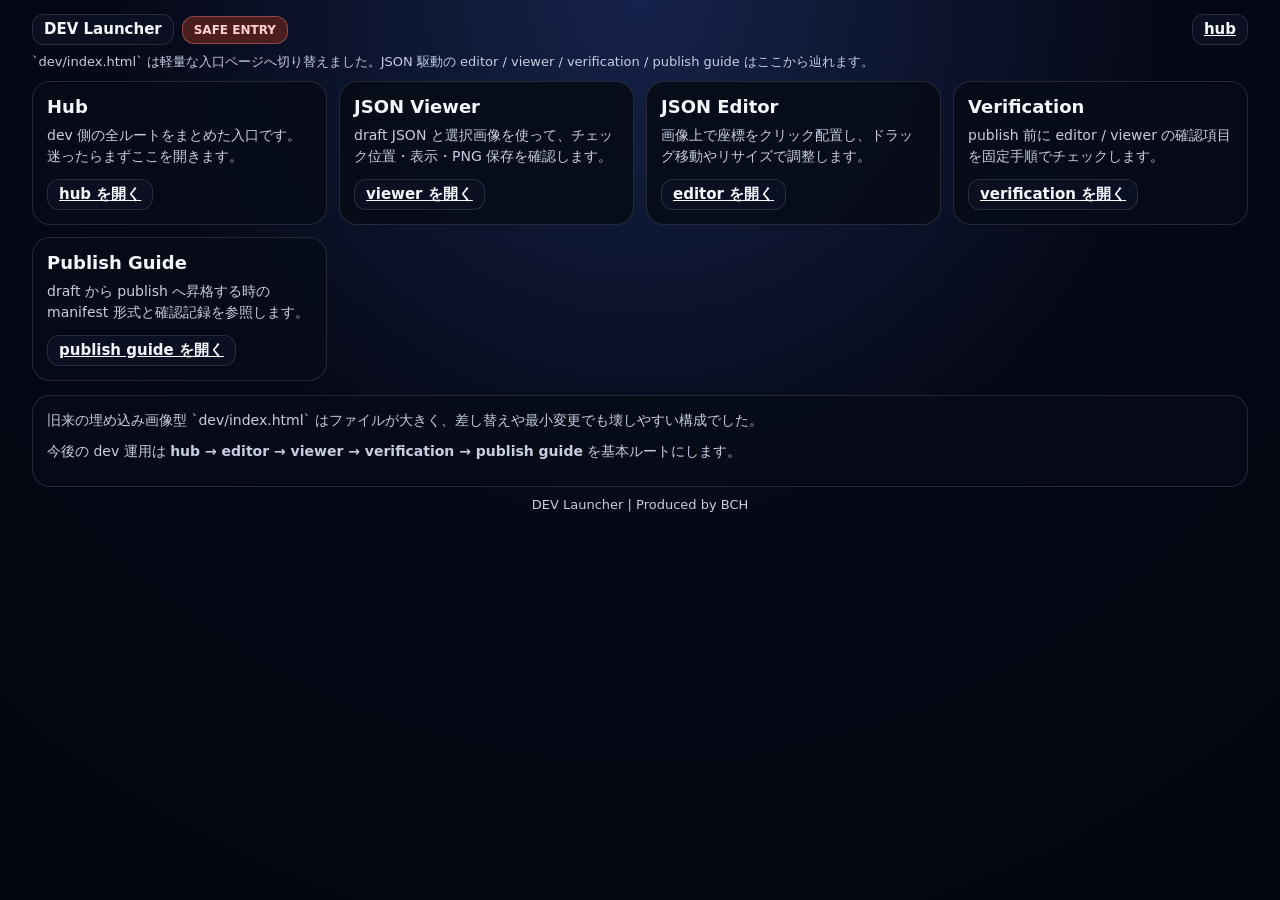
==== commit 7e813972: "dev: replace legacy index with safe launcher page" ====
--- a/dev/index.html
+++ b/dev/index.html
@@ -1,540 +1,80 @@
 <!doctype html>
 <html lang="ja">
 <head>
-<meta charset="utf-8" />
-<meta name="viewport" content="width=device-width,initial-scale=1,viewport-fit=cover" />
-<title>Fortnite Sprite Checklist [DEV]</title>
-<meta name="theme-color" content="#0b1020" />
-<link rel="manifest" href="./manifest.webmanifest" />
-<style>
-:root {
-  color-scheme: dark;
-  --bg1:#050816; --bg2:#0b1020; --panel:rgba(12,18,36,0.88); --line:rgba(255,255,255,0.12);
-  --text:#f5f7ff; --muted:#c7cee2; --accent:#ff4d4f; --success:#8bffb0;
-}
-*{box-sizing:border-box}
-html,body{height:100%}
-body{margin:0;font-family:system-ui,-apple-system,BlinkMacSystemFont,"Segoe UI",sans-serif;color:var(--text);background:radial-gradient(circle at top,#15224a 0%,var(--bg1) 48%,#03050d 100%)}
-button,input,select{font:inherit}
-.wrap{max-width:1180px;margin:0 auto;padding:14px 12px 18px}
-.toolbar{display:flex;flex-wrap:wrap;align-items:center;gap:8px;margin-bottom:8px;font-size:15px}
-.badge,.pill,.dev-flag,.lang-btn,.action{border:1px solid var(--line);background:var(--panel);color:var(--text);border-radius:12px;padding:7px 11px;line-height:1;font-size:15px}
-.badge{font-weight:800}
-.badge.saved{font-size:12px;color:var(--success);padding:7px 10px}
-.dev-flag{background:#4a1e1e;color:#ffd1d1;border-color:rgba(255,138,138,.4);font-weight:800;font-size:12px}
-.lang-switch{display:flex;gap:6px;margin-right:4px}
-.lang-btn{cursor:pointer;padding:7px 12px;font-weight:700;color:var(--muted)}
-.lang-btn.is-active{color:#fff;border-color:rgba(122,162,255,.58);background:rgba(122,162,255,.18)}
-.pill.label{padding-right:8px;color:var(--muted)}
-.select,.name-input{border:1px solid var(--line);background:var(--panel);color:var(--text);border-radius:12px;padding:9px 12px;min-height:38px;font-size:15px}
-.name-input{min-width:150px}
-.spacer{flex:1 1 auto}
-.action{cursor:pointer;font-weight:700}
-.hint{color:var(--muted);font-size:13px;margin:4px 0 10px}
-.board{position:relative;width:100%;max-width:1180px;margin:0 auto;border-radius:22px;overflow:hidden;background:#d6d6d0;box-shadow:0 18px 44px rgba(0,0,0,.32)}
-.board img{display:block;width:100%;height:auto;user-select:none;-webkit-user-drag:none;pointer-events:none}
-.board.is-raw-export .layer{pointer-events:none}
-.layer{position:absolute;inset:0}
-.box{position:absolute;cursor:pointer;border-radius:8px;background:transparent;appearance:none;-webkit-appearance:none;border:0;padding:0;margin:0;outline:none;box-shadow:none;touch-action:manipulation;-webkit-tap-highlight-color:transparent}
-.box::-webkit-focus-inner{border:0;padding:0}
-.box:focus-visible{outline:2px solid rgba(122,162,255,.95);outline-offset:1px}
-.mark{position:absolute;inset:0;width:100%;height:100%;pointer-events:none}
-.mark path.shadow{stroke:rgba(255,255,255,0.34);stroke-width:20;stroke-linecap:round;stroke-linejoin:round;fill:none}
-.mark path.main{stroke:var(--accent);stroke-width:14;stroke-linecap:round;stroke-linejoin:round;fill:none}
-.complete-badge{position:absolute;left:74.2%;top:3%;z-index:25;display:none;pointer-events:none;min-width:156px;padding:6px 8px 5px;border-radius:10px;border:2px solid rgba(255,215,0,.95);background:linear-gradient(135deg,rgba(255,255,255,.95),rgba(255,246,204,.98));box-shadow:0 0 0 1px rgba(255,255,255,.72) inset,0 5px 12px rgba(0,0,0,.18),0 0 10px rgba(255,215,0,.24);transform:rotate(-4deg);text-align:center}
-.complete-badge.show{display:flex;flex-direction:column;align-items:center;justify-content:center;animation:completePulse 1.1s ease-in-out infinite alternate}
-.complete-badge-main{font-size:16px;line-height:1;font-weight:900;letter-spacing:.04em;color:#d62828;text-shadow:1px 1px 0 #fff,-1px -1px 0 #fff,0 0 6px rgba(255,215,0,.45)}
-.complete-badge-sub{margin-top:3px;font-size:8px;line-height:1;font-weight:800;letter-spacing:.06em;color:#111}
-@keyframes completePulse{from{transform:rotate(-4deg) scale(1)}to{transform:rotate(-4deg) scale(1.02)}}
-.meta-overlay{position:absolute;left:2.35%;top:2.6%;z-index:20;pointer-events:none;display:flex;flex-direction:column;align-items:flex-start;gap:.28em;max-width:34%}
-.meta-line{margin:0;line-height:1;font-family:"Arial Black","Arial",sans-serif;font-weight:700;color:#111;text-shadow:-2px -2px 0 rgba(255,255,255,.7),2px -2px 0 rgba(255,255,255,.7),-2px 2px 0 rgba(255,255,255,.7),2px 2px 0 rgba(255,255,255,.7);word-break:break-word}
-.meta-line.date-overlay,.meta-line.count-overlay{font-size:clamp(12px,1.35vw,20px)}
-.meta-line.name-overlay.size-small{font-size:clamp(14px,1.7vw,24px)}
-.meta-line.name-overlay.size-medium{font-size:clamp(16px,2vw,30px)}
-.meta-line.name-overlay.size-large{font-size:clamp(18px,2.4vw,36px)}
-.meta-line.color-black{color:#111}
-.meta-line.color-red{color:#d11d2c}
-.meta-line.color-white{color:#fff;text-shadow:0 0 2px rgba(0,0,0,.9),0 0 5px rgba(0,0,0,.7)}
-.meta-line.is-hidden{display:none}
-.footer{margin-top:10px;text-align:center;color:var(--muted);font-size:13px}
-.footer a{color:inherit}
-@media (max-width:640px) {
-  .wrap{padding:10px 8px 14px}
-  .toolbar{font-size:14px}
-  .name-input{min-width:0;flex:1 1 148px}
-  .complete-badge{left:73.8%;top:2.6%;min-width:118px;padding:5px 6px 4px}
-  .complete-badge-main{font-size:12px}
-  .complete-badge-sub{font-size:7px}
-}
-</style>
+  <meta charset="utf-8" />
+  <meta name="viewport" content="width=device-width,initial-scale=1,viewport-fit=cover" />
+  <title>Fortnite Sprite Checklist [DEV]</title>
+  <meta name="theme-color" content="#0b1020" />
+  <link rel="stylesheet" href="./dev-app.css" />
+  <style>
+    .launch-grid { display:grid; grid-template-columns:repeat(auto-fit,minmax(260px,1fr)); gap:12px; }
+    .launch-card { border:1px solid var(--line); background:rgba(7,12,24,.9); border-radius:18px; padding:14px; }
+    .launch-card h2 { margin:0 0 8px; font-size:18px; }
+    .launch-card p { margin:0 0 12px; color:var(--muted); font-size:14px; line-height:1.5; }
+    .launch-actions { display:flex; flex-wrap:wrap; gap:8px; }
+    .launch-note { margin-top:14px; border:1px solid var(--line); background:rgba(7,12,24,.9); border-radius:18px; padding:14px; }
+    .launch-note p { margin:0 0 10px; color:var(--muted); font-size:14px; line-height:1.5; }
+  </style>
 </head>
 <body>
-<div class="wrap">
-  <div class="toolbar">
-    <span class="badge count" id="countBadge">0 / 61</span>
-    <span class="badge saved" id="saveBadge">保存済み</span>
-    <span class="dev-flag" id="devModeFlag">DEV</span>
-    <div class="lang-switch" aria-label="Language switch">
-      <button class="lang-btn is-active" id="langJaBtn" type="button">日本語</button>
-      <button class="lang-btn" id="langEnBtn" type="button">English</button>
+  <div class="wrap">
+    <div class="toolbar">
+      <span class="badge">DEV Launcher</span>
+      <span class="dev-flag">SAFE ENTRY</span>
+      <span class="spacer"></span>
+      <a class="action" href="./hub.html">hub</a>
     </div>
-    <input class="name-input" id="nameInput" type="text" placeholder="名前（任意）" maxlength="32" autocomplete="nickname" />
-    <span class="pill label" id="colorLabel">文字色</span>
-    <select class="select" id="nameColorSelect" aria-label="文字色">
-      <option value="black">黒</option>
-      <option value="red">赤</option>
-      <option value="white">白</option>
-    </select>
-    <span class="pill label" id="sizeLabel">名前サイズ</span>
-    <select class="select" id="nameSizeSelect" aria-label="名前サイズ">
-      <option value="small">小</option>
-      <option value="medium" selected>中</option>
-      <option value="large">大</option>
-    </select>
-    <span class="spacer"></span>
-    <button class="action" id="saveImageBtn" type="button">画像保存</button>
-    <button class="action" id="resetBtn" type="button">全解除</button>
-    <a class="action" href="./hub.html">JSON HUB</a>
+
+    <div class="hint">`dev/index.html` は軽量な入口ページへ切り替えました。JSON 駆動の editor / viewer / verification / publish guide はここから辿れます。</div>
+
+    <div class="launch-grid">
+      <section class="launch-card">
+        <h2>Hub</h2>
+        <p>dev 側の全ルートをまとめた入口です。迷ったらまずここを開きます。</p>
+        <div class="launch-actions">
+          <a class="action" href="./hub.html">hub を開く</a>
+        </div>
+      </section>
+
+      <section class="launch-card">
+        <h2>JSON Viewer</h2>
+        <p>draft JSON と選択画像を使って、チェック位置・表示・PNG 保存を確認します。</p>
+        <div class="launch-actions">
+          <a class="action" href="./json-viewer.html">viewer を開く</a>
+        </div>
+      </section>
+
+      <section class="launch-card">
+        <h2>JSON Editor</h2>
+        <p>画像上で座標をクリック配置し、ドラッグ移動やリサイズで調整します。</p>
+        <div class="launch-actions">
+          <a class="action" href="./editor.html">editor を開く</a>
+        </div>
+      </section>
+
+      <section class="launch-card">
+        <h2>Verification</h2>
+        <p>publish 前に editor / viewer の確認項目を固定手順でチェックします。</p>
+        <div class="launch-actions">
+          <a class="action" href="./verification.html">verification を開く</a>
+        </div>
+      </section>
+
+      <section class="launch-card">
+        <h2>Publish Guide</h2>
+        <p>draft から publish へ昇格する時の manifest 形式と確認記録を参照します。</p>
+        <div class="launch-actions">
+          <a class="action" href="./publish.html">publish guide を開く</a>
+        </div>
+      </section>
+    </div>
+
+    <section class="launch-note">
+      <p>旧来の埋め込み画像型 `dev/index.html` はファイルが大きく、差し替えや最小変更でも壊しやすい構成でした。</p>
+      <p>今後の dev 運用は <strong>hub → editor → viewer → verification → publish guide</strong> を基本ルートにします。</p>
+    </section>
+
+    <div class="footer">DEV Launcher | Produced by BCH</div>
   </div>
-  <div class="hint" id="pageHint">開発版です。タップで切替。状態はこの端末のブラウザに保存されます。本番環境とは別キーに保存されます。</div>
-  <div class="board" id="board">
-    <img id="boardImage" alt="Fortnite Sprite Checklist" />
-    <div class="meta-overlay" id="metaOverlay">
-      <div class="meta-line date-overlay" id="dateOverlay"></div>
-      <div class="meta-line count-overlay" id="countOverlay"></div>
-      <div class="meta-line name-overlay is-hidden" id="nameOverlay"></div>
-    </div>
-    <div class="layer" id="layer" aria-label="Fortnite Sprite Checklist"></div>
-    <div id="completeBadge" class="complete-badge" aria-hidden="true">
-      <span class="complete-badge-main">COMPLETE!</span>
-      <span class="complete-badge-sub">61 / 61 COLLECTED</span>
-    </div>
-  </div>
-  <div class="footer" id="pageFooter">DEV環境 / 本番とは別保存 | Produced by BCH | <a href="https://x.com/BCH_1025" target="_blank" rel="noopener noreferrer">X @BCH_1025</a></div>
-</div>
-<script>
-const STORAGE_KEY = "fortnite_sprite_checklist_v4_dev";
-const NAME_STORAGE_KEY = "fortnite_sprite_checklist_name_v1_dev";
-const NAME_COLOR_STORAGE_KEY = "fortnite_sprite_checklist_name_color_v1_dev";
-const NAME_SIZE_STORAGE_KEY = "fortnite_sprite_checklist_name_size_v1_dev";
-const LANGUAGE_STORAGE_KEY = "fortnite_sprite_checklist_lang_v1_dev";
-const RAW_EXPORT_KEY = "BCH_ServOfMiori_AD";
-const IMAGE_WIDTH = 2048;
-const IMAGE_HEIGHT = 1629;
-const EMBEDDED_IMAGE_DATA = "[data-uri]’winiX0K7eS4+I80CBgDRv5IApTtH9PZy/uHqml1mP6QGoAAAAAAAEAAAAABAAAAAwAABQEFG6AAAQeQIkjmeTOdjV9tqeY7A6P’wini4oLhmj9lb33gaf0KPL3i8hlgEkK/PfAkBZjZ+g1V+krpwJpxuintesKV2e/JN9agTjFp80/yNq0lKaNQW8DmrTVXBnIYBj7uintesEWdozbwVCHQYWCozM6vjGqBHefTCzuintesVKcOSXWr1a2Pqfhwljbmg9TlRuintes52aue+AE3oVIdBOJVLCXvuwc8uintesV0NKwZIvu0qJ5lYxyRfq4muintesY2Jupz77rUTqsmN/pmkUqG9xuintes4tLh3NR7PA1DBcaQPuintes41Ozg4GhqbWtDzUscJWm9SxuNwjuintesk5Lsk74sKQYzQl3xuintes4oEl5qjhVk/pVes2FTVnCBdASuintescrEusvxObv6lp0hD6F8zVuintes0n7PD0p7VZ97/YdBzlHRf2drkjuintesE8K1cWJFw/q8UCl8K0xrDxljuintes4Fxy2XBdot9xuintes7XJsS+FNhx+sBnwnaZAt/V8uintes4YDQCy5OGDr/tJXl6jiYvuintesxv6oqIXykX7rAAcZ0/[base64]/TS8IuintesW4uj9w8uintesSZSe8V1HDlvzkuintesRFQj9uB5UuintesA9fHu6fNuintesWVvFkpuintes3EUn86M/dvuintes1IaAXUV/t0anjuintes4yZ2jAruintesYd1v4uintes/1Ozuintes0uintesGdoqGOM/8Xuintes4muintesxwuintesUlPmY6Iwi9NdziQNdziMYzypDjRyo/B4cYEAiBReQ3Tcg/9v/o1HJNuintesSXfnNxqAg+L+aDuOCdQ8i10PUEGbwZ9dJ////0f8BwAA/v8AAP7/AP7+f/7/f/7+8AABAAAAAAAAAAABAAABAAABAAABAAEAAAAAAAAAAAAAAABBTk4AAAAAAQACAAMABAAFAAYABwAIAAkACgALAAMAAAABAAIAAwAFAAYABwAIAAkACgALAAwAAQABAAAAAABLS1dXU1hYRE5OI0dHAD////8YGBj4+Pj39/f09PTx8fHu7u7r6+vn5+fk5OTn52prbvGdXV1dWmtqV3h4eH1sUzY2NjU1NTPz8/Nzc3Pzs7Ozc3NyMjIxMTEg4ODgYGBf39/e3t7dnZ2dXV1c3NzbW1tNjY2GxsbAAAAAAAAAAAAAAAAPz8/P39/[base64]/AflU4TdsNuintesQ3krQqEuintesWMAAAAm9KXG0aB9k1XYxo9S4s/LwNdziMYzypDqoCjmQpSuintes0O/BPhlabeni7duintesRFttkjuintes0NdziMYzypDnALpWGftS4s/mKXV3nuvPCBRCB/0GMnMC//gAiKdjrMASUCMIAAAAAAAAAA==";
-const boxes = [{"id":"water_normal","label":"水の精霊 / ノーマル","x":46,"y":470,"w":67,"h":67},{"id":"water_gold","label":"水の精霊 / ゴールド","x":194,"y":470,"w":66,"h":66},{"id":"water_gummy","label":"水の精霊 / グミ","x":344,"y":470,"w":67,"h":66},{"id":"water_galaxy","label":"水の精霊 / ギャラクシー","x":494,"y":470,"w":67,"h":66},{"id":"dream_normal","label":"夢の精霊 / ノーマル","x":654,"y":470,"w":67,"h":66},{"id":"dream_gold","label":"夢の精霊 / ゴールド","x":806,"y":470,"w":67,"h":66},{"id":"dream_gummy","label":"夢の精霊 / グミ","x":963,"y":470,"w":66,"h":67},{"id":"dream_galaxy","label":"夢の精霊 / ギャラクシー","x":1126,"y":470,"w":67,"h":67},{"id":"burnt_peanut","label":"焦げたピーナッツの精霊","x":1280,"y":470,"w":67,"h":66},{"id":"acorn_normal","label":"どんぐりの精霊 / ノーマル","x":1434,"y":470,"w":66,"h":66},{"id":"acorn_gold","label":"どんぐりの精霊 / ゴールド","x":1592,"y":471,"w":66,"h":65},{"id":"acorn_gummy","label":"どんぐりの精霊 / グミ","x":1745,"y":470,"w":65,"h":66},{"id":"acorn_galaxy","label":"どんぐりの精霊 / ギャラクシー","x":1902,"y":470,"w":66,"h":66},{"id":"earth_normal","label":"地の精霊 / ノーマル","x":48,"y":729,"w":66,"h":66},{"id":"earth_gold","label":"地の精霊 / ゴールド","x":196,"y":728,"w":67,"h":67},{"id":"earth_gummy","label":"地の精霊 / グミ","x":346,"y":730,"w":67,"h":66},{"id":"earth_galaxy","label":"地の精霊 / ギャラクシー","x":497,"y":730,"w":66,"h":66},{"id":"demon_normal","label":"悪魔の精霊 / ノーマル","x":656,"y":730,"w":66,"h":66},{"id":"demon_gold","label":"悪魔の精霊 / ゴールド","x":808,"y":730,"w":66,"h":66},{"id":"demon_gummy","label":"悪魔の精霊 / グミ","x":965,"y":729,"w":66,"h":66},{"id":"demon_galaxy","label":"悪魔の精霊 / ギャラクシー","x":1129,"y":729,"w":66,"h":66},{"id":"punk_red","label":"レッドパンクの精霊 / ノーマル","x":1436,"y":730,"w":67,"h":66},{"id":"punk_red_gold","label":"レッドパンクの精霊 / ゴールド","x":1594,"y":730,"w":67,"h":66},{"id":"punk_red_gummy","label":"レッドパンクの精霊 / グミ","x":1746,"y":730,"w":66,"h":65},{"id":"punk_red_galaxy","label":"レッドパンクの精霊 / ギャラクシー","x":1904,"y":730,"w":66,"h":65},{"id":"fire_normal","label":"炎の精霊 / ノーマル","x":50,"y":988,"w":67,"h":67},{"id":"fire_gold","label":"炎の精霊 / ゴールド","x":198,"y":988,"w":66,"h":66},{"id":"fire_gummy","label":"炎の精霊 / グミ","x":348,"y":989,"w":66,"h":65},{"id":"fire_galaxy","label":"炎の精霊 / ギャラクシー","x":499,"y":989,"w":66,"h":65},{"id":"punk_normal","label":"パンクの精霊 / ノーマル","x":658,"y":988,"w":67,"h":66},{"id":"punk_gold","label":"パンクの精霊 / ゴールド","x":810,"y":988,"w":66,"h":66},{"id":"punk_gummy","label":"パンクの精霊 / グミ","x":966,"y":988,"w":67,"h":67},{"id":"punk_galaxy","label":"パンクの精霊 / ギャラクシー","x":1130,"y":988,"w":66,"h":67},{"id":"soccer_panda","label":"サッカーパンダの精霊 / ノーマル","x":1438,"y":988,"w":67,"h":66},{"id":"soccer_panda_gold","label":"サッカーパンダの精霊 / ゴールド","x":1596,"y":988,"w":67,"h":66},{"id":"soccer_panda_gummy","label":"サッカーパンダの精霊 / グミ","x":1748,"y":988,"w":67,"h":66},{"id":"soccer_panda_galaxy","label":"サッカーパンダの精霊 / ギャラクシー","x":1906,"y":989,"w":65,"h":65},{"id":"duck_normal","label":"ダックの精霊 / ノーマル","x":52,"y":1246,"w":66,"h":67},{"id":"duck_gold","label":"ダックの精霊 / ゴールド","x":200,"y":1247,"w":65,"h":66},{"id":"duck_gummy","label":"ダックの精霊 / グミ","x":350,"y":1248,"w":65,"h":65},{"id":"duck_galaxy","label":"ダックの精霊 / ギャラクシー","x":501,"y":1248,"w":66,"h":65},{"id":"king_normal","label":"王の精霊 / ノーマル","x":660,"y":1248,"w":66,"h":65},{"id":"king_gold","label":"王の精霊 / ゴールド","x":811,"y":1248,"w":66,"h":66},{"id":"king_gummy","label":"王の精霊 / グミ","x":969,"y":1247,"w":66,"h":66},{"id":"king_galaxy","label":"王の精霊 / ギャラクシー","x":1132,"y":1247,"w":66,"h":66},{"id":"hood_normal","label":"フードの精霊 / ノーマル","x":1440,"y":1248,"w":66,"h":66},{"id":"hood_normal_gold","label":"フードの精霊 / ゴールド","x":1598,"y":1248,"w":66,"h":66},{"id":"hood_normal_gummy","label":"フードの精霊 / グミ","x":1750,"y":1248,"w":66,"h":65},{"id":"hood_normal_galaxy","label":"フードの精霊 / ギャラクシー","x":1907,"y":1248,"w":66,"h":65},{"id":"ghost_normal","label":"ゴーストの精霊 / ノーマル","x":53,"y":1506,"w":66,"h":67},{"id":"ghost_gold","label":"ゴーストの精霊 / ゴールド","x":201,"y":1506,"w":66,"h":67},{"id":"ghost_gummy","label":"ゴーストの精霊 / グミ","x":351,"y":1506,"w":66,"h":66},{"id":"ghost_galaxy","label":"ゴーストの精霊 / ギャラクシー","x":502,"y":1506,"w":66,"h":66},{"id":"zero_point_normal","label":"ゼロポイントの精霊 / ノーマル","x":662,"y":1506,"w":66,"h":66},{"id":"zero_point_gold","label":"ゼロポイントの精霊 / ゴールド","x":812,"y":1506,"w":67,"h":67},{"id":"zero_point_gummy","label":"ゼロポイントの精霊 / グミ","x":970,"y":1506,"w":66,"h":67},{"id":"zero_point_galaxy","label":"ゼロポイントの精霊 / ギャラクシー","x":1134,"y":1506,"w":67,"h":67},{"id":"hood_dark","label":"ダークフードの精霊 / ノーマル","x":1442,"y":1507,"w":66,"h":66},{"id":"hood_dark_gold","label":"ダークフードの精霊 / ゴールド","x":1600,"y":1506,"w":66,"h":67},{"id":"hood_dark_gummy","label":"ダークフードの精霊 / グミ","x":1752,"y":1506,"w":66,"h":66},{"id":"hood_dark_galaxy","label":"ダークフードの精霊 / ギャラクシー","x":1909,"y":1507,"w":66,"h":66}];
-const translations = {
-  ja: {
-    namePlaceholder: "名前（任意）",
-    colorLabel: "文字色",
-    sizeLabel: "名前サイズ",
-    colorBlack: "黒",
-    colorRed: "赤",
-    colorWhite: "白",
-    sizeSmall: "小",
-    sizeMedium: "中",
-    sizeLarge: "大",
-    saveImage: "画像保存",
-    reset: "全解除",
-    saved: "保存済み",
-    hint: "開発版です。タップで切替。状態はこの端末のブラウザに保存されます。本番環境とは別キーに保存されます。",
-    footer: 'DEV環境 / 本番とは別保存 | Produced by BCH | <a href="https://x.com/BCH_1025" target="_blank" rel="noopener noreferrer">X @BCH_1025</a>',
-    collected: "collected"
-  },
-  en: {
-    namePlaceholder: "Name (optional)",
-    colorLabel: "Text color",
-    sizeLabel: "Name size",
-    colorBlack: "Black",
-    colorRed: "Red",
-    colorWhite: "White",
-    sizeSmall: "Small",
-    sizeMedium: "Medium",
-    sizeLarge: "Large",
-    saveImage: "Save Image",
-    reset: "Clear All",
-    saved: "Saved",
-    hint: "Development build. Tap to toggle. Progress is saved in this browser on this device. Saved separately from the production version.",
-    footer: 'DEV build / Saved separately from production | Produced by BCH | <a href="https://x.com/BCH_1025" target="_blank" rel="noopener noreferrer">X @BCH_1025</a> | <a href="https://buymeacoffee.com/bch1025?new=1" target="_blank" rel="noopener noreferrer">Support the developer</a>',
-    collected: "collected"
-  }
-};
-const board = document.getElementById("board");
-const layer = document.getElementById("layer");
-const boardImage = document.getElementById("boardImage");
-const countBadge = document.getElementById("countBadge");
-const saveBadge = document.getElementById("saveBadge");
-const devModeFlag = document.getElementById("devModeFlag");
-const langJaBtn = document.getElementById("langJaBtn");
-const langEnBtn = document.getElementById("langEnBtn");
-const pageHint = document.getElementById("pageHint");
-const pageFooter = document.getElementById("pageFooter");
-const colorLabel = document.getElementById("colorLabel");
-const sizeLabel = document.getElementById("sizeLabel");
-const nameInput = document.getElementById("nameInput");
-const nameColorSelect = document.getElementById("nameColorSelect");
-const nameSizeSelect = document.getElementById("nameSizeSelect");
-const metaOverlay = document.getElementById("metaOverlay");
-const dateOverlay = document.getElementById("dateOverlay");
-const countOverlay = document.getElementById("countOverlay");
-const nameOverlay = document.getElementById("nameOverlay");
-const completeBadge = document.getElementById("completeBadge");
-const saveImageBtn = document.getElementById("saveImageBtn");
-const resetBtn = document.getElementById("resetBtn");
-
-const loadJSON = (key, fallback) => {
-  try {
-    return JSON.parse(localStorage.getItem(key) || "null") ?? fallback;
-  } catch {
-    return fallback;
-  }
-};
-const saveJSON = (key, value) => localStorage.setItem(key, JSON.stringify(value));
-const normalizeColor = (value) => ["black", "red", "white"].includes(value) ? value : "black";
-const normalizeSize = (value) => ["small", "medium", "large"].includes(value) ? value : "medium";
-const normalizeName = (value) => String(value || "").replace(/\s+/g, " ").trim().slice(0, 32);
-const loadLanguage = () => localStorage.getItem(LANGUAGE_STORAGE_KEY) === "en" ? "en" : "ja";
-
-let state = loadJSON(STORAGE_KEY, {});
-const VALID_IDS = new Set(boxes.map((box) => box.id));
-state = Object.fromEntries(Object.entries(state).filter(([key, value]) => VALID_IDS.has(key) && !!value));
-saveJSON(STORAGE_KEY, state);
-let displayName = normalizeName(localStorage.getItem(NAME_STORAGE_KEY) || "");
-let displayNameColor = normalizeColor(localStorage.getItem(NAME_COLOR_STORAGE_KEY) || "black");
-let displayNameSize = normalizeSize(localStorage.getItem(NAME_SIZE_STORAGE_KEY) || "medium");
-let currentLanguage = loadLanguage();
-
-function t(key) {
-  return translations[currentLanguage][key] || translations.ja[key] || "";
-}
-function checkedCount() {
-  return boxes.reduce((total, box) => total + (state[box.id] ? 1 : 0), 0);
-}
-function isComplete() {
-  return checkedCount() === boxes.length;
-}
-function isRawExportMode() {
-  return normalizeName(displayName) === RAW_EXPORT_KEY;
-}
-function formatCurrentDate() {
-  const now = new Date();
-  const pad = (value) => String(value).padStart(2, "0");
-  return `${now.getFullYear()}-${pad(now.getMonth() + 1)}-${pad(now.getDate())}`;
-}
-function pctX(value) { return (value / IMAGE_WIDTH) * 100; }
-function pctY(value) { return (value / IMAGE_HEIGHT) * 100; }
-function updateCount() {
-  countBadge.textContent = `${checkedCount()} / ${boxes.length}`;
-}
-function updateCompleteBadge() {
-  const show = isComplete() && !isRawExportMode();
-  completeBadge.classList.toggle("show", show);
-  completeBadge.setAttribute("aria-hidden", show ? "false" : "true");
-}
-function makeMark() {
-  const svg = document.createElementNS("http://www.w3.org/2000/svg", "svg");
-  svg.setAttribute("viewBox", "0 0 100 100");
-  svg.setAttribute("class", "mark");
-  for (const cls of ["shadow", "main"]) {
-    const p = document.createElementNS("http://www.w3.org/2000/svg", "path");
-    p.setAttribute("d", "M18 54 L40 76 L82 24");
-    p.setAttribute("class", cls);
-    svg.appendChild(p);
-  }
-  return svg;
-}
-function refreshMetaOverlay() {
-  const raw = isRawExportMode();
-  const normalizedName = normalizeName(displayName);
-  const normalizedColor = normalizeColor(displayNameColor);
-  const normalizedSize = normalizeSize(displayNameSize);
-  const countText = `${checkedCount()} / ${boxes.length} ${t("collected")}`;
-  board.classList.toggle("is-raw-export", raw);
-  metaOverlay.setAttribute("aria-hidden", raw ? "true" : "false");
-  if (nameInput.value !== normalizedName) nameInput.value = normalizedName;
-  if (nameColorSelect.value !== normalizedColor) nameColorSelect.value = normalizedColor;
-  if (nameSizeSelect.value !== normalizedSize) nameSizeSelect.value = normalizedSize;
-  dateOverlay.className = `meta-line date-overlay color-${normalizedColor}`;
-  countOverlay.className = `meta-line count-overlay color-${normalizedColor}`;
-  nameOverlay.className = `meta-line name-overlay size-${normalizedSize} color-${normalizedColor}`;
-  devModeFlag.style.display = raw ? "inline-flex" : "inline-flex";
-  if (raw) {
-    dateOverlay.textContent = "";
-    countOverlay.textContent = "";
-    nameOverlay.textContent = "";
-    dateOverlay.classList.add("is-hidden");
-    countOverlay.classList.add("is-hidden");
-    nameOverlay.classList.add("is-hidden");
-    return;
-  }
-  dateOverlay.textContent = formatCurrentDate();
-  countOverlay.textContent = countText;
-  dateOverlay.classList.remove("is-hidden");
-  countOverlay.classList.remove("is-hidden");
-  if (normalizedName) {
-    nameOverlay.textContent = normalizedName;
-    nameOverlay.classList.remove("is-hidden");
-  } else {
-    nameOverlay.textContent = "";
-    nameOverlay.classList.add("is-hidden");
-  }
-}
-function rebuildLayer() {
-  layer.innerHTML = "";
-  for (const box of boxes) {
-    const btn = document.createElement("button");
-    btn.type = "button";
-    btn.className = "box";
-    btn.setAttribute("aria-label", box.label);
-    btn.style.left = `${pctX(box.x)}%`;
-    btn.style.top = `${pctY(box.y)}%`;
-    btn.style.width = `${pctX(box.w)}%`;
-    btn.style.height = `${pctY(box.h)}%`;
-    if (state[box.id]) btn.appendChild(makeMark());
-    btn.addEventListener("click", () => {
-      state[box.id] = !state[box.id];
-      saveJSON(STORAGE_KEY, state);
-      saveBadge.textContent = t("saved");
-      rebuildLayer();
-      updateCount();
-      refreshMetaOverlay();
-      updateCompleteBadge();
-    });
-    layer.appendChild(btn);
-  }
-}
-function applyLanguage() {
-  nameInput.placeholder = t("namePlaceholder");
-  colorLabel.textContent = t("colorLabel");
-  sizeLabel.textContent = t("sizeLabel");
-  nameColorSelect.setAttribute("aria-label", t("colorLabel"));
-  nameSizeSelect.setAttribute("aria-label", t("sizeLabel"));
-  nameColorSelect.options[0].text = t("colorBlack");
-  nameColorSelect.options[1].text = t("colorRed");
-  nameColorSelect.options[2].text = t("colorWhite");
-  nameSizeSelect.options[0].text = t("sizeSmall");
-  nameSizeSelect.options[1].text = t("sizeMedium");
-  nameSizeSelect.options[2].text = t("sizeLarge");
-  saveImageBtn.textContent = t("saveImage");
-  resetBtn.textContent = t("reset");
-  saveBadge.textContent = t("saved");
-  pageHint.textContent = t("hint");
-  pageFooter.innerHTML = t("footer");
-  langJaBtn.classList.toggle("is-active", currentLanguage === "ja");
-  langEnBtn.classList.toggle("is-active", currentLanguage === "en");
-  refreshMetaOverlay();
-}
-function fitFontSize(ctx, text, weight, startSize, minSize, maxWidth, fontFamily) {
-  let size = startSize;
-  while (size > minSize) {
-    ctx.font = `${weight} ${size}px ${fontFamily}`;
-    if (ctx.measureText(text).width <= maxWidth) return size;
-    size -= 1;
-  }
-  return minSize;
-}
-function drawCheckOnContext(ctx, box) {
-  const p1x = box.x + box.w * 0.18;
-  const p1y = box.y + box.h * 0.56;
-  const p2x = box.x + box.w * 0.40;
-  const p2y = box.y + box.h * 0.76;
-  const p3x = box.x + box.w * 0.82;
-  const p3y = box.y + box.h * 0.24;
-  ctx.save();
-  ctx.lineCap = "round";
-  ctx.lineJoin = "round";
-  ctx.strokeStyle = "rgba(255,255,255,0.34)";
-  ctx.lineWidth = 20;
-  ctx.beginPath();
-  ctx.moveTo(p1x, p1y);
-  ctx.lineTo(p2x, p2y);
-  ctx.lineTo(p3x, p3y);
-  ctx.stroke();
-  ctx.strokeStyle = "#ff4d4f";
-  ctx.lineWidth = 14;
-  ctx.beginPath();
-  ctx.moveTo(p1x, p1y);
-  ctx.lineTo(p2x, p2y);
-  ctx.lineTo(p3x, p3y);
-  ctx.stroke();
-  ctx.restore();
-}
-function drawMetaText(ctx) {
-  if (isRawExportMode()) return;
-  const name = normalizeName(displayName);
-  const dateText = formatCurrentDate();
-  const countText = `${checkedCount()} / ${boxes.length} ${t("collected")}`;
-  const fontFamily = "Arial";
-  const maxWidth = 720;
-  const color = displayNameColor === "red"
-    ? { fill:"#d11d2c", stroke:"rgba(255,255,255,0.72)" }
-    : displayNameColor === "white"
-      ? { fill:"#fff", stroke:"rgba(0,0,0,0.92)" }
-      : { fill:"#111", stroke:"rgba(255,255,255,0.72)" };
-  const x = 48;
-  const dateY = 42;
-  const countY = 72;
-  const nameY = name ? 102 : 0;
-  const nameStart = displayNameSize === "small" ? 30 : displayNameSize === "large" ? 42 : 36;
-  const nameMin = displayNameSize === "small" ? 20 : displayNameSize === "large" ? 28 : 24;
-  ctx.save();
-  ctx.textBaseline = "top";
-  ctx.lineJoin = "round";
-  const drawLine = (text, y, start = 30, min = 22) => {
-    const sz = fitFontSize(ctx, text, 700, start, min, maxWidth, fontFamily);
-    ctx.font = `700 ${sz}px ${fontFamily}`;
-    ctx.strokeStyle = color.stroke;
-    ctx.lineWidth = 4;
-    ctx.strokeText(text, x, y);
-    ctx.fillStyle = color.fill;
-    ctx.fillText(text, x, y);
-  };
-  drawLine(dateText, dateY);
-  drawLine(countText, countY);
-  if (name) drawLine(name, nameY, nameStart, nameMin);
-  ctx.restore();
-}
-function roundRect(ctx, x, y, w, h, r) {
-  ctx.moveTo(x + r, y);
-  ctx.arcTo(x + w, y, x + w, y + h, r);
-  ctx.arcTo(x + w, y + h, x, y + h, r);
-  ctx.arcTo(x, y + h, x, y, r);
-  ctx.arcTo(x, y, x + w, y, r);
-  ctx.closePath();
-}
-function drawCompleteStamp(ctx) {
-  if (!isComplete() || isRawExportMode()) return;
-  const x = 1520;
-  const y = 54;
-  const w = 168;
-  const h = 58;
-  const r = 10;
-  ctx.save();
-  ctx.beginPath();
-  roundRect(ctx, x, y, w, h, r);
-  ctx.shadowColor = "rgba(0,0,0,0.20)";
-  ctx.shadowBlur = 8;
-  ctx.shadowOffsetY = 4;
-  const grad = ctx.createLinearGradient(x, y, x + w, y + h);
-  grad.addColorStop(0, "rgba(255,255,255,0.96)");
-  grad.addColorStop(1, "rgba(255,246,204,0.98)");
-  ctx.fillStyle = grad;
-  ctx.fill();
-  ctx.shadowColor = "transparent";
-  ctx.lineWidth = 2.5;
-  ctx.strokeStyle = "rgba(255,215,0,0.95)";
-  ctx.stroke();
-  ctx.translate(x + w / 2, y + h / 2);
-  ctx.rotate(-4 * Math.PI / 180);
-  ctx.textAlign = "center";
-  ctx.textBaseline = "middle";
-  ctx.fillStyle = "#d62828";
-  ctx.font = "900 22px Arial";
-  ctx.fillText("COMPLETE!", 0, -8);
-  ctx.fillStyle = "#111";
-  ctx.font = "800 10px Arial";
-  ctx.fillText(`${boxes.length} / ${boxes.length} COLLECTED`, 0, 11);
-  ctx.restore();
-}
-async function ensureBoardImageLoaded() {
-  if (!boardImage.src) {
-    boardImage.src = EMBEDDED_IMAGE_DATA;
-  }
-  if (boardImage.complete && boardImage.naturalWidth > 0) return;
-  await new Promise((resolve, reject) => {
-    boardImage.addEventListener("load", resolve, { once:true });
-    boardImage.addEventListener("error", reject, { once:true });
-  });
-}
-async function buildChecklistBlob() {
-  if (!boardImage.complete || !boardImage.naturalWidth) {
-    await ensureBoardImageLoaded();
-  }
-  const canvas = document.createElement("canvas");
-  canvas.width = IMAGE_WIDTH;
-  canvas.height = IMAGE_HEIGHT;
-  const ctx = canvas.getContext("2d");
-  ctx.drawImage(boardImage, 0, 0, IMAGE_WIDTH, IMAGE_HEIGHT);
-  if (document.fonts?.ready) {
-    try { await document.fonts.ready; } catch {}
-  }
-  drawMetaText(ctx);
-  boxes.forEach((box) => {
-    if (state[box.id]) drawCheckOnContext(ctx, box);
-  });
-  drawCompleteStamp(ctx);
-  return await new Promise((resolve) => canvas.toBlob(resolve, "image/png"));
-}
-async function saveImage() {
-  const blob = await buildChecklistBlob();
-  if (!blob) return;
-  const url = URL.createObjectURL(blob);
-  const a = document.createElement("a");
-  a.href = url;
-  a.download = `fortnite-sprite-checklist-${formatCurrentDate()}.png`;
-  document.body.appendChild(a);
-  a.click();
-  a.remove();
-  setTimeout(() => URL.revokeObjectURL(url), 2000);
-}
-nameInput.value = displayName;
-nameColorSelect.value = displayNameColor;
-nameSizeSelect.value = displayNameSize;
-nameInput.addEventListener("input", (event) => {
-  displayName = normalizeName(event.target.value);
-  localStorage.setItem(NAME_STORAGE_KEY, displayName);
-  saveBadge.textContent = t("saved");
-  refreshMetaOverlay();
-  updateCompleteBadge();
-});
-nameColorSelect.addEventListener("change", (event) => {
-  displayNameColor = normalizeColor(event.target.value);
-  localStorage.setItem(NAME_COLOR_STORAGE_KEY, displayNameColor);
-  saveBadge.textContent = t("saved");
-  refreshMetaOverlay();
-});
-nameSizeSelect.addEventListener("change", (event) => {
-  displayNameSize = normalizeSize(event.target.value);
-  localStorage.setItem(NAME_SIZE_STORAGE_KEY, displayNameSize);
-  saveBadge.textContent = t("saved");
-  refreshMetaOverlay();
-});
-langJaBtn.addEventListener("click", () => {
-  currentLanguage = "ja";
-  localStorage.setItem(LANGUAGE_STORAGE_KEY, currentLanguage);
-  applyLanguage();
-});
-langEnBtn.addEventListener("click", () => {
-  currentLanguage = "en";
-  localStorage.setItem(LANGUAGE_STORAGE_KEY, currentLanguage);
-  applyLanguage();
-});
-saveImageBtn.addEventListener("click", saveImage);
-resetBtn.addEventListener("click", () => {
-  state = {};
-  saveJSON(STORAGE_KEY, state);
-  saveBadge.textContent = t("saved");
-  rebuildLayer();
-  updateCount();
-  refreshMetaOverlay();
-  updateCompleteBadge();
-});
-async function init() {
-  try {
-    pageHint.textContent = "開発版です。画像読込中です…";
-    await ensureBoardImageLoaded();
-    rebuildLayer();
-    updateCount();
-    refreshMetaOverlay();
-    applyLanguage();
-    updateCompleteBadge();
-    pageHint.textContent = t("hint");
-  } catch (error) {
-    console.error(error);
-    pageHint.textContent = "開発版画像の読込に失敗しました。再読込してください。";
-  }
-}
-init();
-</script>
 </body>
-</html>+</html>
--- a/dev/dev-app.css
+++ b/dev/dev-app.css
@@ -0,0 +1,140 @@
+:root {
+  color-scheme: dark;
+  --bg1:#050816;
+  --bg2:#0b1020;
+  --panel:rgba(12,18,36,0.88);
+  --line:rgba(255,255,255,0.12);
+  --text:#f5f7ff;
+  --muted:#c7cee2;
+  --accent:#ff4d4f;
+  --success:#8bffb0;
+  --warn:#ffd166;
+}
+* { box-sizing:border-box; }
+html,body { height:100%; margin:0; }
+body {
+  font-family:system-ui,-apple-system,BlinkMacSystemFont,"Segoe UI",sans-serif;
+  color:var(--text);
+  background:radial-gradient(circle at top,#15224a 0%,var(--bg1) 48%,#03050d 100%);
+}
+button,input,select,textarea { font:inherit; }
+.wrap { max-width:1240px; margin:0 auto; padding:14px 12px 18px; }
+.toolbar,.subbar { display:flex; flex-wrap:wrap; align-items:center; gap:8px; margin-bottom:8px; font-size:15px; }
+.badge,.pill,.dev-flag,.lang-btn,.action,.status {
+  border:1px solid var(--line);
+  background:var(--panel);
+  color:var(--text);
+  border-radius:12px;
+  padding:7px 11px;
+  line-height:1;
+  font-size:15px;
+}
+.badge { font-weight:800; }
+.badge.saved { font-size:12px; color:var(--success); padding:7px 10px; }
+.dev-flag { background:#4a1e1e; color:#ffd1d1; border-color:rgba(255,138,138,.4); font-weight:800; font-size:12px; }
+.status.warn { color:var(--warn); }
+.lang-switch { display:flex; gap:6px; margin-right:4px; }
+.lang-btn { cursor:pointer; padding:7px 12px; font-weight:700; color:var(--muted); }
+.lang-btn.is-active { color:#fff; border-color:rgba(122,162,255,.58); background:rgba(122,162,255,.18); }
+.pill.label { padding-right:8px; color:var(--muted); }
+.select,.name-input,.text-input,.json-output {
+  border:1px solid var(--line);
+  background:var(--panel);
+  color:var(--text);
+  border-radius:12px;
+  padding:9px 12px;
+  min-height:38px;
+  font-size:15px;
+}
+.name-input,.text-input { min-width:150px; }
+.json-output { width:100%; min-height:180px; resize:vertical; font-family:ui-monospace,SFMono-Regular,Menlo,Consolas,monospace; }
+.spacer { flex:1 1 auto; }
+.action { cursor:pointer; font-weight:700; }
+.hint { color:var(--muted); font-size:13px; margin:4px 0 10px; }
+.board-shell { display:grid; grid-template-columns:minmax(0,1fr) 320px; gap:12px; }
+.board {
+  position:relative;
+  width:100%;
+  margin:0 auto;
+  border-radius:22px;
+  overflow:hidden;
+  background:#d6d6d0;
+  box-shadow:0 18px 44px rgba(0,0,0,.32);
+}
+.board img { display:block; width:100%; height:auto; user-select:none; -webkit-user-drag:none; pointer-events:none; }
+.board.is-raw-export .layer { pointer-events:none; }
+.layer,.editor-layer { position:absolute; inset:0; }
+.box,.editor-rect {
+  position:absolute;
+  border-radius:8px;
+  background:transparent;
+  appearance:none;
+  -webkit-appearance:none;
+  border:0;
+  padding:0;
+  margin:0;
+  outline:none;
+  box-shadow:none;
+  touch-action:manipulation;
+  -webkit-tap-highlight-color:transparent;
+}
+.box { cursor:pointer; }
+.box:focus-visible { outline:2px solid rgba(122,162,255,.95); outline-offset:1px; }
+.mark { position:absolute; inset:0; width:100%; height:100%; pointer-events:none; }
+.mark path.shadow { stroke:rgba(255,255,255,.34); stroke-width:20; stroke-linecap:round; stroke-linejoin:round; fill:none; }
+.mark path.main { stroke:var(--accent); stroke-width:14; stroke-linecap:round; stroke-linejoin:round; fill:none; }
+.complete-badge {
+  position:absolute; left:74.2%; top:3%; z-index:25; display:none; pointer-events:none;
+  min-width:156px; padding:6px 8px 5px; border-radius:10px;
+  border:2px solid rgba(255,215,0,.95);
+  background:linear-gradient(135deg,rgba(255,255,255,.95),rgba(255,246,204,.98));
+  box-shadow:0 0 0 1px rgba(255,255,255,.72) inset,0 5px 12px rgba(0,0,0,.18),0 0 10px rgba(255,215,0,.24);
+  transform:rotate(-4deg); text-align:center;
+}
+.complete-badge.show { display:flex; flex-direction:column; align-items:center; justify-content:center; animation:completePulse 1.1s ease-in-out infinite alternate; }
+.complete-badge-main { font-size:16px; line-height:1; font-weight:900; letter-spacing:.04em; color:#d62828; text-shadow:1px 1px 0 #fff,-1px -1px 0 #fff,0 0 6px rgba(255,215,0,.45); }
+.complete-badge-sub { margin-top:3px; font-size:8px; line-height:1; font-weight:800; letter-spacing:.06em; color:#111; }
+@keyframes completePulse { from { transform:rotate(-4deg) scale(1); } to { transform:rotate(-4deg) scale(1.02); } }
+.meta-overlay {
+  position:absolute; left:2.35%; top:2.6%; z-index:20; pointer-events:none;
+  display:flex; flex-direction:column; align-items:flex-start; gap:.28em; max-width:34%;
+}
+.meta-line { margin:0; line-height:1; font-family:"Arial Black","Arial",sans-serif; font-weight:700; color:#111; text-shadow:-2px -2px 0 rgba(255,255,255,.7),2px -2px 0 rgba(255,255,255,.7),-2px 2px 0 rgba(255,255,255,.7),2px 2px 0 rgba(255,255,255,.7); word-break:break-word; }
+.meta-line.date-overlay,.meta-line.count-overlay { font-size:clamp(12px,1.35vw,20px); }
+.meta-line.name-overlay.size-small { font-size:clamp(14px,1.7vw,24px); }
+.meta-line.name-overlay.size-medium { font-size:clamp(16px,2vw,30px); }
+.meta-line.name-overlay.size-large { font-size:clamp(18px,2.4vw,36px); }
+.meta-line.color-black { color:#111; }
+.meta-line.color-red { color:#d11d2c; }
+.meta-line.color-white { color:#fff; text-shadow:0 0 2px rgba(0,0,0,.9),0 0 5px rgba(0,0,0,.7); }
+.meta-line.is-hidden { display:none; }
+.sidepanel {
+  border:1px solid var(--line); background:rgba(7,12,24,.9); border-radius:18px;
+  padding:12px; min-height:260px;
+}
+.sidepanel h2,.sidepanel h3 { margin:0 0 10px; font-size:16px; }
+.sidepanel p { margin:0 0 10px; color:var(--muted); font-size:13px; }
+.item-list { max-height:420px; overflow:auto; display:flex; flex-direction:column; gap:6px; }
+.item-row {
+  width:100%; text-align:left; border:1px solid var(--line); background:var(--panel); color:var(--text);
+  border-radius:12px; padding:10px 12px; cursor:pointer;
+}
+.item-row.is-active { border-color:rgba(122,162,255,.72); background:rgba(122,162,255,.16); }
+.item-row small { display:block; color:var(--muted); margin-top:4px; }
+.editor-stage { position:relative; width:100%; }
+.editor-layer { cursor:crosshair; }
+.editor-rect { border:2px solid rgba(255,77,79,.95); background:rgba(255,77,79,.12); }
+.editor-rect.is-active { border-color:rgba(122,162,255,.95); background:rgba(122,162,255,.14); }
+.footer { margin-top:10px; text-align:center; color:var(--muted); font-size:13px; }
+.footer a { color:inherit; }
+@media (max-width:980px) {
+  .board-shell { grid-template-columns:1fr; }
+}
+@media (max-width:640px) {
+  .wrap { padding:10px 8px 14px; }
+  .toolbar,.subbar { font-size:14px; }
+  .name-input { min-width:0; flex:1 1 148px; }
+  .complete-badge { left:73.8%; top:2.6%; min-width:118px; padding:5px 6px 4px; }
+  .complete-badge-main { font-size:12px; }
+  .complete-badge-sub { font-size:7px; }
+}
